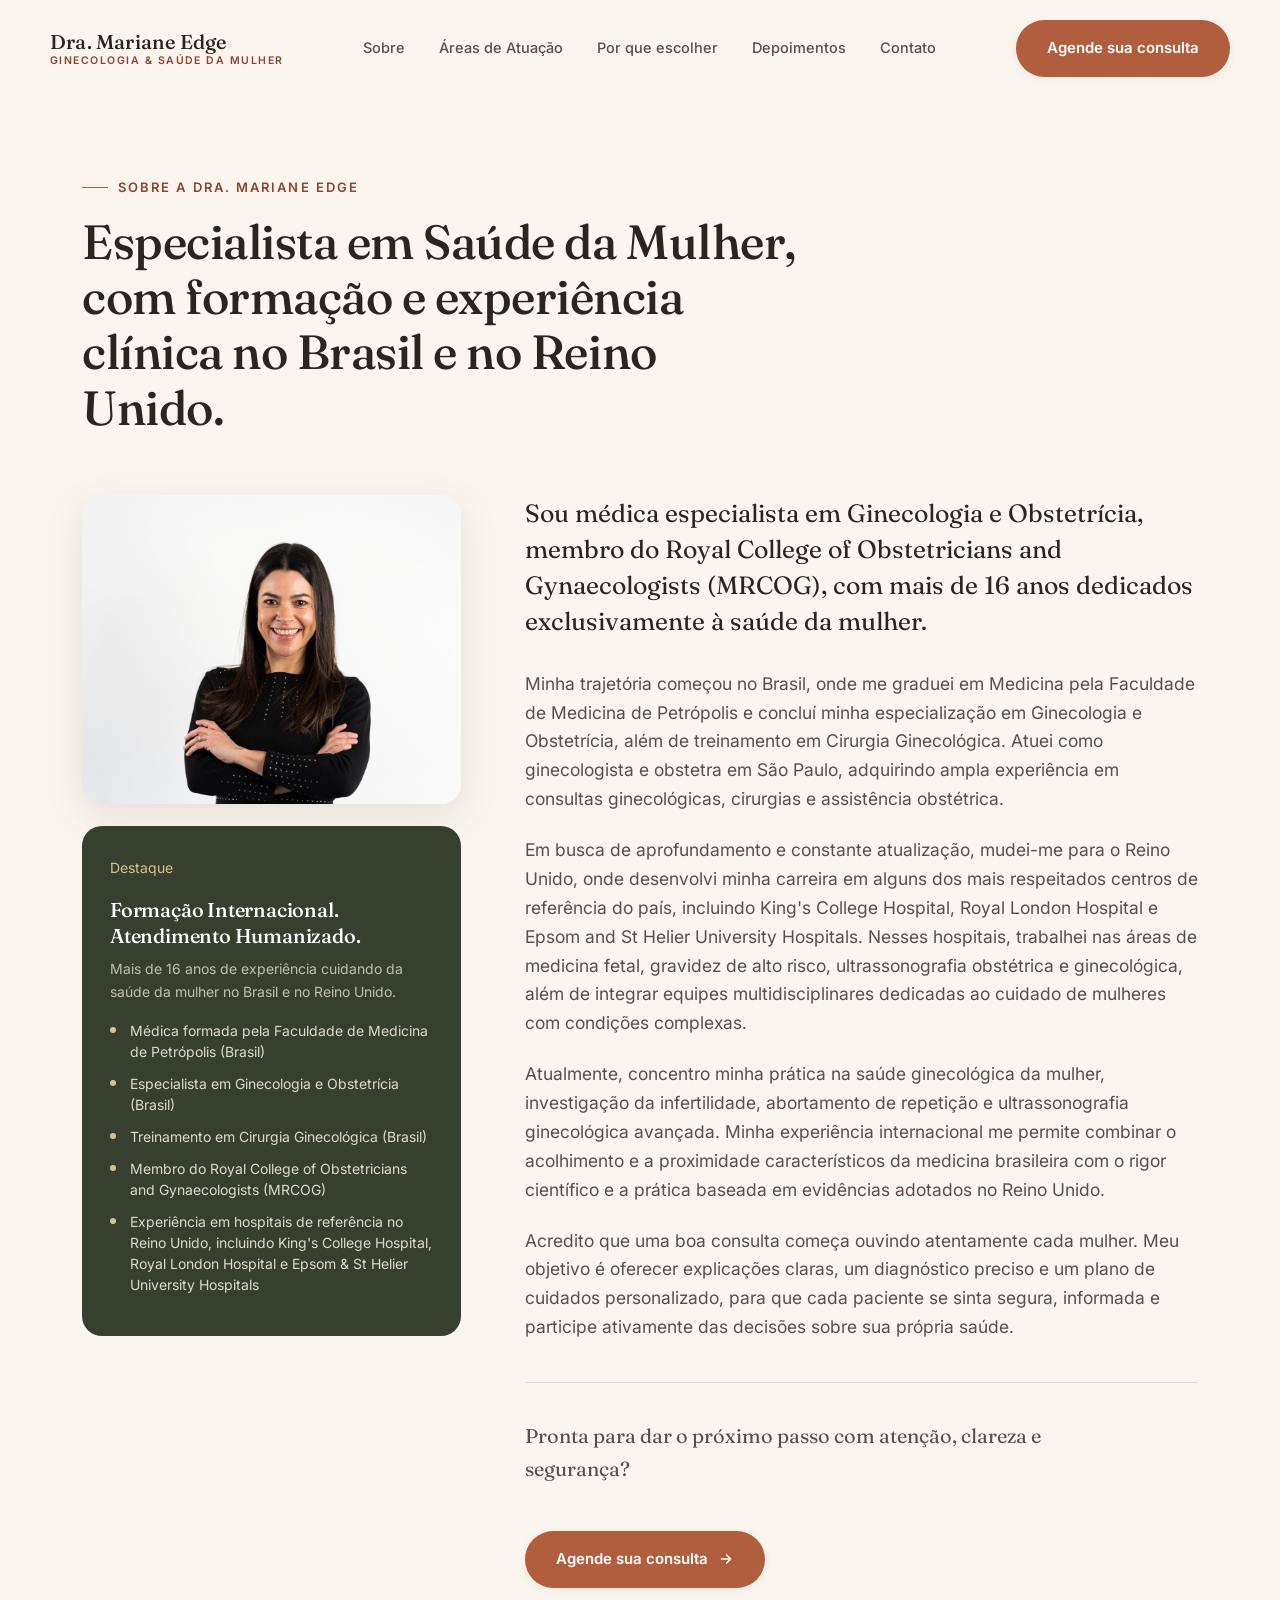
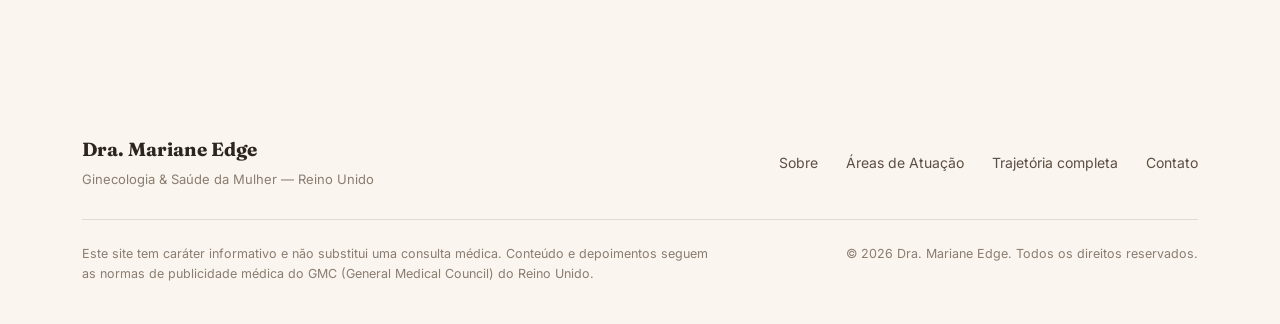
==== about.html @ 2bee747b "Add site: home + about pages, design system, hero portrait Warm ivory/terracotta/sage palette, Fraun" ====
<!DOCTYPE html>
<html lang="pt-BR">
<head>
<meta charset="UTF-8" />
<meta name="viewport" content="width=device-width, initial-scale=1.0" />
<title>Sobre a Dra. Mariane Edge — Trajetória &amp; Formação</title>
<meta name="description" content="Conheça a trajetória da Dra. Mariane Edge: formação no Brasil, especialização em Ginecologia e Obstetrícia, MRCOG e experiência em hospitais de referência do Reino Unido." />
<link rel="preconnect" href="https://fonts.googleapis.com" />
<link rel="preconnect" href="https://fonts.gstatic.com" crossorigin />
<link href="https://fonts.googleapis.com/css2?family=Fraunces:ital,opsz,wght@0,9..144,400;0,9..144,500;0,9..144,600;1,9..144,400;1,9..144,500&family=Inter:wght@400;500;600;700&display=swap" rel="stylesheet" />
<link rel="stylesheet" href="css/style.css" />
</head>
<body>

<nav id="nav">
  <div class="nav-inner">
    <a href="index.html" class="brand">Dra. Mariane Edge<small>Ginecologia &amp; Saúde da Mulher</small></a>
    <div class="nav-links">
      <a href="index.html#sobre">Sobre</a>
      <a href="index.html#areas">Áreas de Atuação</a>
      <a href="index.html#porque">Por que escolher</a>
      <a href="index.html#depoimentos">Depoimentos</a>
      <a href="index.html#contato">Contato</a>
    </div>
    <a href="index.html#contato" class="btn btn-primary nav-cta">Agende sua consulta</a>
    <button class="nav-toggle" aria-label="Abrir menu" id="navToggle">
      <span></span><span></span><span></span>
    </button>
  </div>
</nav>

<div class="nav-sheet" id="navSheet">
  <a href="index.html#sobre">Sobre</a>
  <a href="index.html#areas">Áreas de Atuação</a>
  <a href="index.html#porque">Por que escolher</a>
  <a href="index.html#depoimentos">Depoimentos</a>
  <a href="index.html#contato">Contato</a>
  <a href="index.html#contato" class="btn btn-primary">Agende sua consulta</a>
</div>

<section id="about-hero">
  <div class="container">
    <div class="about-hero-head reveal">
      <p class="eyebrow">Sobre a Dra. Mariane Edge</p>
      <h1>Especialista em Saúde da Mulher, com formação e experiência clínica no Brasil e no Reino Unido.</h1>
    </div>

    <div class="about-grid">
      <div class="about-photo-col reveal reveal-delay-1">
        <div class="about-photo">
          <img src="assets/mariane-bust.jpg" alt="Dra. Mariane Edge" />
        </div>
        <div class="callout-card">
          <p class="callout-sub">Destaque</p>
          <h3>Formação Internacional.<br />Atendimento Humanizado.</h3>
          <p style="font-size:14px;color:rgba(250,245,238,0.7);margin-bottom:16px;">Mais de 16 anos de experiência cuidando da saúde da mulher no Brasil e no Reino Unido.</p>
          <ul>
            <li>Médica formada pela Faculdade de Medicina de Petrópolis (Brasil)</li>
            <li>Especialista em Ginecologia e Obstetrícia (Brasil)</li>
            <li>Treinamento em Cirurgia Ginecológica (Brasil)</li>
            <li>Membro do Royal College of Obstetricians and Gynaecologists (MRCOG)</li>
            <li>Experiência em hospitais de referência no Reino Unido, incluindo King's College Hospital, Royal London Hospital e Epsom &amp; St Helier University Hospitals</li>
          </ul>
        </div>
      </div>

      <div class="about-body reveal reveal-delay-2">
        <p class="lead">Sou médica especialista em Ginecologia e Obstetrícia, membro do Royal College of Obstetricians and Gynaecologists (MRCOG), com mais de 16 anos dedicados exclusivamente à saúde da mulher.</p>

        <p>Minha trajetória começou no Brasil, onde me graduei em Medicina pela Faculdade de Medicina de Petrópolis e concluí minha especialização em Ginecologia e Obstetrícia, além de treinamento em Cirurgia Ginecológica. Atuei como ginecologista e obstetra em São Paulo, adquirindo ampla experiência em consultas ginecológicas, cirurgias e assistência obstétrica.</p>

        <p>Em busca de aprofundamento e constante atualização, mudei-me para o Reino Unido, onde desenvolvi minha carreira em alguns dos mais respeitados centros de referência do país, incluindo King's College Hospital, Royal London Hospital e Epsom and St Helier University Hospitals. Nesses hospitais, trabalhei nas áreas de medicina fetal, gravidez de alto risco, ultrassonografia obstétrica e ginecológica, além de integrar equipes multidisciplinares dedicadas ao cuidado de mulheres com condições complexas.</p>

        <p>Atualmente, concentro minha prática na saúde ginecológica da mulher, investigação da infertilidade, abortamento de repetição e ultrassonografia ginecológica avançada. Minha experiência internacional me permite combinar o acolhimento e a proximidade característicos da medicina brasileira com o rigor científico e a prática baseada em evidências adotados no Reino Unido.</p>

        <p>Acredito que uma boa consulta começa ouvindo atentamente cada mulher. Meu objetivo é oferecer explicações claras, um diagnóstico preciso e um plano de cuidados personalizado, para que cada paciente se sinta segura, informada e participe ativamente das decisões sobre sua própria saúde.</p>

        <div class="about-cta">
          <p>Pronta para dar o próximo passo com atenção, clareza e segurança?</p>
          <a href="index.html#contato" class="btn btn-primary">
            Agende sua consulta
            <svg viewBox="0 0 24 24" fill="none" stroke="currentColor" stroke-width="2.2" stroke-linecap="round" stroke-linejoin="round" width="16" height="16"><path d="M5 12h14M13 6l6 6-6 6"/></svg>
          </a>
        </div>
      </div>
    </div>
  </div>
</section>

<footer>
  <div class="container">
    <div class="footer-inner">
      <div class="footer-brand">
        <strong>Dra. Mariane Edge</strong>
        <span>Ginecologia &amp; Saúde da Mulher — Reino Unido</span>
      </div>
      <div class="footer-links">
        <a href="index.html#sobre">Sobre</a>
        <a href="index.html#areas">Áreas de Atuação</a>
        <a href="about.html">Trajetória completa</a>
        <a href="index.html#contato">Contato</a>
      </div>
    </div>
    <div class="footer-bottom">
      <p>Este site tem caráter informativo e não substitui uma consulta médica. Conteúdo e depoimentos seguem as normas de publicidade médica do GMC (General Medical Council) do Reino Unido.</p>
      <p>&copy; <span id="year"></span> Dra. Mariane Edge. Todos os direitos reservados.</p>
    </div>
  </div>
</footer>

<script src="js/main.js"></script>
</body>
</html>
---- css/style.css ----
/* ============================================================
   Dra. Mariane Edge — design system
   Fraunces (display) + Inter (body) · warm ivory / terracotta / sage
   ============================================================ */

:root {
  --ink: #2b241f;
  --ink-soft: #5b4f45;
  --ink-faint: #8a7d72;

  --cream: #faf5ee;
  --cream-deep: #f3e9dc;
  --card: #fffdfa;
  --white: #ffffff;

  --terracotta: #b15e3e;
  --terracotta-deep: #8a4530;
  --terracotta-tint: #f1e0d5;

  --sage: #4b5942;
  --sage-deep: #37402f;
  --sage-tint: #e7ebe0;

  --gold: #b9924f;

  --line: rgba(43, 36, 31, 0.12);
  --line-soft: rgba(43, 36, 31, 0.07);

  --shadow-sm: 0 2px 10px rgba(43, 36, 31, 0.06);
  --shadow-md: 0 12px 40px rgba(43, 36, 31, 0.10);
  --shadow-lg: 0 24px 70px rgba(43, 36, 31, 0.16);

  --serif: "Fraunces", "Georgia", serif;
  --sans: "Inter", -apple-system, BlinkMacSystemFont, "Segoe UI", sans-serif;

  --container: 1180px;
}

* { box-sizing: border-box; }
html { scroll-behavior: smooth; }

body {
  margin: 0;
  background: var(--cream);
  color: var(--ink);
  font-family: var(--sans);
  font-size: 17px;
  line-height: 1.65;
  -webkit-font-smoothing: antialiased;
  text-rendering: optimizeLegibility;
}

img { max-width: 100%; display: block; }

a { color: inherit; text-decoration: none; }

h1, h2, h3, h4 {
  font-family: var(--serif);
  font-weight: 500;
  color: var(--ink);
  margin: 0;
  letter-spacing: -0.01em;
}

p { margin: 0; }

.container {
  max-width: var(--container);
  margin: 0 auto;
  padding: 0 32px;
}

section { position: relative; }

/* ---------- reveal-on-scroll ---------- */
.reveal {
  opacity: 0;
  transform: translateY(22px);
  transition: opacity 0.8s cubic-bezier(.2,.7,.2,1), transform 0.8s cubic-bezier(.2,.7,.2,1);
}
.reveal.is-visible { opacity: 1; transform: none; }
.reveal-delay-1 { transition-delay: .1s; }
.reveal-delay-2 { transition-delay: .2s; }
.reveal-delay-3 { transition-delay: .3s; }

/* ---------- shared bits ---------- */
.eyebrow {
  display: inline-flex;
  align-items: center;
  gap: 10px;
  font-family: var(--sans);
  font-size: 13px;
  font-weight: 600;
  letter-spacing: 0.16em;
  text-transform: uppercase;
  color: var(--terracotta-deep);
}
.eyebrow::before {
  content: "";
  width: 26px;
  height: 1.5px;
  background: var(--terracotta);
  display: inline-block;
}

.section-head {
  max-width: 640px;
  margin-bottom: 56px;
}
.section-head.center { margin-left: auto; margin-right: auto; text-align: center; }
.section-head h2 {
  font-size: clamp(30px, 4vw, 42px);
  line-height: 1.15;
  margin-top: 14px;
}
.section-head p {
  margin-top: 18px;
  font-size: 18px;
  color: var(--ink-soft);
}

.btn {
  display: inline-flex;
  align-items: center;
  gap: 10px;
  font-family: var(--sans);
  font-weight: 600;
  font-size: 15px;
  padding: 15px 30px;
  border-radius: 999px;
  border: 1px solid transparent;
  cursor: pointer;
  transition: all 0.25s ease;
  white-space: nowrap;
}
.btn-primary {
  background: var(--terracotta);
  color: var(--white);
  box-shadow: var(--shadow-sm);
}
.btn-primary:hover { background: var(--terracotta-deep); transform: translateY(-2px); box-shadow: var(--shadow-md); }
.btn-ghost {
  background: transparent;
  border-color: var(--line);
  color: var(--ink);
}
.btn-ghost:hover { border-color: var(--terracotta); color: var(--terracotta-deep); }
.btn-on-dark { background: var(--white); color: var(--sage-deep); }
.btn-on-dark:hover { background: var(--cream-deep); }
.btn svg { width: 16px; height: 16px; }

/* ============ NAV ============ */
#nav {
  position: fixed;
  top: 0; left: 0; right: 0;
  z-index: 200;
  display: flex;
  align-items: center;
  justify-content: space-between;
  padding: 20px 32px;
  background: rgba(250, 245, 238, 0);
  transition: background 0.35s ease, box-shadow 0.35s ease, padding 0.35s ease;
}
#nav.scrolled {
  background: rgba(250, 245, 238, 0.92);
  backdrop-filter: blur(10px);
  box-shadow: 0 1px 0 var(--line);
  padding: 14px 32px;
}
.nav-inner {
  max-width: var(--container);
  margin: 0 auto;
  width: 100%;
  display: flex;
  align-items: center;
  justify-content: space-between;
}
.brand {
  font-family: var(--serif);
  font-size: 20px;
  font-weight: 500;
  letter-spacing: 0.01em;
  color: var(--ink);
  display: flex;
  flex-direction: column;
  line-height: 1.1;
}
.brand small {
  font-family: var(--sans);
  font-size: 10.5px;
  font-weight: 600;
  letter-spacing: 0.14em;
  text-transform: uppercase;
  color: var(--terracotta-deep);
  margin-top: 2px;
}
.nav-links {
  display: flex;
  align-items: center;
  gap: 34px;
}
.nav-links a {
  font-size: 14.5px;
  font-weight: 500;
  color: var(--ink-soft);
  position: relative;
  padding: 4px 0;
}
.nav-links a:hover { color: var(--ink); }
.nav-cta { flex-shrink: 0; }
.nav-toggle {
  display: none;
  background: none;
  border: none;
  cursor: pointer;
  padding: 6px;
}
.nav-toggle span {
  display: block;
  width: 24px;
  height: 2px;
  background: var(--ink);
  margin: 5px 0;
  transition: 0.3s;
}

/* ============ HERO ============ */
#hero {
  padding: 168px 0 100px;
  overflow: hidden;
}
.hero-grid {
  display: grid;
  grid-template-columns: 1.05fr 0.95fr;
  gap: 56px;
  align-items: center;
}
.hero-copy h1 {
  font-size: clamp(36px, 5vw, 58px);
  line-height: 1.1;
  margin-top: 16px;
}
.hero-lede {
  margin-top: 24px;
  font-size: 19px;
  color: var(--ink-soft);
  max-width: 52ch;
}
.hero-bio {
  margin-top: 20px;
  font-size: 17px;
  color: var(--ink-soft);
  max-width: 54ch;
}
.hero-actions {
  margin-top: 36px;
  display: flex;
  align-items: center;
  gap: 22px;
  flex-wrap: wrap;
}
.hero-actions .note {
  font-size: 14px;
  color: var(--ink-faint);
}
.hero-visual {
  position: relative;
  display: flex;
  justify-content: center;
}
.hero-blob {
  position: absolute;
  inset: -6% -10% -10% -6%;
  background:
    radial-gradient(60% 55% at 70% 20%, var(--terracotta-tint) 0%, transparent 70%),
    radial-gradient(55% 50% at 20% 85%, var(--sage-tint) 0%, transparent 70%);
  border-radius: 40% 60% 55% 45% / 45% 40% 60% 55%;
  z-index: 0;
}
.hero-photo-frame {
  position: relative;
  z-index: 1;
  width: 100%;
  max-width: 440px;
  border-radius: 20px;
  overflow: hidden;
  box-shadow: var(--shadow-lg);
  background: var(--white);
}
.hero-photo-frame img { width: 100%; height: auto; }
.hero-badge {
  position: absolute;
  z-index: 2;
  bottom: -22px;
  left: -22px;
  background: var(--white);
  border-radius: 16px;
  padding: 16px 20px;
  box-shadow: var(--shadow-md);
  display: flex;
  align-items: center;
  gap: 12px;
  max-width: 250px;
}
.hero-badge .badge-icon {
  width: 38px;
  height: 38px;
  border-radius: 50%;
  background: var(--sage-tint);
  color: var(--sage-deep);
  display: flex;
  align-items: center;
  justify-content: center;
  flex-shrink: 0;
}
.hero-badge .badge-icon svg { width: 18px; height: 18px; }
.hero-badge strong { display: block; font-size: 14px; font-weight: 600; }
.hero-badge span { display: block; font-size: 12.5px; color: var(--ink-faint); margin-top: 1px; }

.trust-strip {
  margin-top: 88px;
  padding-top: 30px;
  border-top: 1px solid var(--line);
  display: flex;
  align-items: center;
  gap: 40px;
  flex-wrap: wrap;
  color: var(--ink-faint);
  font-size: 13.5px;
  letter-spacing: 0.03em;
}
.trust-strip strong { color: var(--ink-soft); font-weight: 600; }

/* ============ SOBRE (home teaser) ============ */
#sobre { padding: 120px 0; }
.sobre-grid {
  display: grid;
  grid-template-columns: 0.85fr 1.15fr;
  gap: 64px;
  align-items: center;
}
.sobre-photo {
  position: relative;
  border-radius: 20px;
  overflow: hidden;
  box-shadow: var(--shadow-md);
}
.sobre-photo img { width: 100%; }
.sobre-credential {
  position: absolute;
  bottom: 18px;
  left: 18px;
  right: 18px;
  background: rgba(43,36,31,0.75);
  backdrop-filter: blur(6px);
  color: var(--white);
  padding: 12px 16px;
  border-radius: 12px;
  font-size: 12.5px;
  letter-spacing: 0.04em;
}
.sobre-text p + p { margin-top: 18px; color: var(--ink-soft); font-size: 17px; }
.sobre-text .lead {
  font-family: var(--serif);
  font-size: 24px;
  color: var(--ink);
  line-height: 1.4;
}
.sobre-link {
  margin-top: 30px;
  display: inline-flex;
  align-items: center;
  gap: 8px;
  font-weight: 600;
  color: var(--terracotta-deep);
  border-bottom: 1px solid currentColor;
  padding-bottom: 2px;
}
.sobre-link:hover { gap: 12px; }

/* ============ AREAS DE ATUAÇÃO ============ */
#areas { padding: 120px 0; background: var(--cream-deep); }
.areas-grid {
  display: grid;
  grid-template-columns: repeat(3, 1fr);
  gap: 24px;
}
.area-card {
  background: var(--card);
  border: 1px solid var(--line-soft);
  border-radius: 18px;
  padding: 32px 30px;
  display: flex;
  flex-direction: column;
  transition: box-shadow .3s ease, transform .3s ease;
}
.area-card:hover { box-shadow: var(--shadow-md); transform: translateY(-3px); }
.area-card .area-icon {
  width: 48px;
  height: 48px;
  border-radius: 14px;
  background: var(--sage-tint);
  color: var(--sage-deep);
  display: flex;
  align-items: center;
  justify-content: center;
  margin-bottom: 22px;
}
.area-card:nth-child(odd) .area-icon { background: var(--terracotta-tint); color: var(--terracotta-deep); }
.area-card .area-icon svg { width: 24px; height: 24px; }
.area-card h3 { font-size: 21px; margin-bottom: 10px; }
.area-card p { color: var(--ink-soft); font-size: 15.5px; }
.area-toggle {
  margin-top: 20px;
  background: none;
  border: none;
  padding: 0;
  cursor: pointer;
  font-family: var(--sans);
  font-weight: 600;
  font-size: 14px;
  color: var(--terracotta-deep);
  display: flex;
  align-items: center;
  gap: 6px;
}
.area-toggle svg { width: 14px; height: 14px; transition: transform .25s ease; }
.area-card.open .area-toggle svg { transform: rotate(180deg); }
.area-list {
  list-style: none;
  margin: 0;
  padding: 0;
  max-height: 0;
  overflow: hidden;
  transition: max-height .4s ease;
}
.area-card.open .area-list { max-height: 900px; }
.area-list-inner { padding-top: 18px; margin-top: 4px; border-top: 1px solid var(--line-soft); }
.area-list li {
  position: relative;
  padding-left: 18px;
  font-size: 14.5px;
  color: var(--ink-soft);
  margin-bottom: 9px;
}
.area-list li::before {
  content: "";
  position: absolute;
  left: 0; top: 9px;
  width: 5px; height: 5px;
  border-radius: 50%;
  background: var(--terracotta);
}
.area-card:nth-child(even) .area-list li::before { background: var(--sage); }

/* ============ POR QUE ESCOLHER ============ */
#porque { padding: 120px 0; }
.porque-grid {
  display: grid;
  grid-template-columns: repeat(3, 1fr);
  gap: 20px;
}
.check-card {
  display: flex;
  align-items: flex-start;
  gap: 14px;
  padding: 22px 20px;
  background: var(--card);
  border: 1px solid var(--line-soft);
  border-radius: 14px;
}
.check-card .tick {
  flex-shrink: 0;
  width: 26px;
  height: 26px;
  border-radius: 50%;
  background: var(--sage);
  color: var(--white);
  display: flex;
  align-items: center;
  justify-content: center;
}
.check-card .tick svg { width: 13px; height: 13px; }
.check-card p { font-size: 15px; font-weight: 500; color: var(--ink); line-height: 1.45; }

/* ============ COMO FUNCIONA ============ */
#como { padding: 120px 0; background: var(--sage-deep); color: var(--cream); }
#como .section-head p { color: rgba(250,245,238,0.75); }
#como .eyebrow { color: #d7c48a; }
#como .eyebrow::before { background: #d7c48a; }
.como-steps {
  display: grid;
  grid-template-columns: repeat(3, 1fr);
  gap: 30px;
  margin-top: 10px;
}
.step-card {
  border: 1px solid rgba(250,245,238,0.16);
  border-radius: 18px;
  padding: 34px 28px;
  background: rgba(250,245,238,0.04);
}
.step-num {
  font-family: var(--serif);
  font-size: 15px;
  color: #d7c48a;
  margin-bottom: 18px;
}
.step-card h3 { color: var(--cream); font-size: 20px; margin-bottom: 12px; }
.step-card p { color: rgba(250,245,238,0.78); font-size: 15px; }

/* ============ NUMEROS ============ */
#numeros { padding: 100px 0; }
.numeros-grid {
  display: grid;
  grid-template-columns: repeat(4, 1fr);
  gap: 24px;
  text-align: center;
}
.stat-card {
  padding: 34px 18px;
  border-radius: 18px;
  background: var(--card);
  border: 1px solid var(--line-soft);
}
.stat-card .stat-num {
  font-family: var(--serif);
  font-size: 40px;
  color: var(--terracotta-deep);
}
.stat-card .stat-label {
  margin-top: 10px;
  font-size: 14px;
  color: var(--ink-soft);
  line-height: 1.4;
}

/* ============ DEPOIMENTOS ============ */
#depoimentos { padding: 110px 0; background: var(--cream-deep); }
.quote-card {
  max-width: 780px;
  margin: 0 auto;
  text-align: center;
}
.quote-mark {
  font-family: var(--serif);
  font-size: 76px;
  line-height: 1;
  color: var(--terracotta);
  opacity: 0.5;
}
.quote-card blockquote {
  font-family: var(--serif);
  font-size: clamp(22px, 3vw, 30px);
  line-height: 1.5;
  color: var(--ink);
  margin: 6px 0 22px;
}
.quote-cite { font-weight: 600; font-size: 15px; color: var(--ink-soft); }
.quote-footnote {
  margin-top: 34px;
  font-size: 13.5px;
  color: var(--ink-faint);
  max-width: 560px;
  margin-left: auto;
  margin-right: auto;
  line-height: 1.6;
  font-style: italic;
}

/* ============ CONTATO ============ */
#contato { padding: 130px 0 110px; }
.contato-grid {
  display: grid;
  grid-template-columns: 1fr 1fr;
  gap: 60px;
  background: var(--ink);
  border-radius: 28px;
  padding: 64px;
  color: var(--cream);
}
.contato-intro .eyebrow { color: #d7c48a; }
.contato-intro .eyebrow::before { background: #d7c48a; }
.contato-intro h2 {
  color: var(--white);
  font-size: clamp(28px, 3.6vw, 38px);
  margin-top: 16px;
  line-height: 1.2;
}
.contato-intro p { margin-top: 18px; color: rgba(250,245,238,0.75); font-size: 16.5px; max-width: 46ch; }
.contato-list { margin-top: 32px; display: flex; flex-direction: column; gap: 18px; }
.contato-item { display: flex; align-items: center; gap: 14px; }
.contato-item .ci-icon {
  width: 40px; height: 40px; border-radius: 50%;
  background: rgba(250,245,238,0.08);
  display: flex; align-items: center; justify-content: center;
  flex-shrink: 0;
}
.contato-item .ci-icon svg { width: 18px; height: 18px; color: #d7c48a; }
.contato-item strong { display: block; font-size: 15px; font-weight: 600; }
.contato-item span { display: block; font-size: 13.5px; color: rgba(250,245,238,0.6); margin-top: 2px; }

.contato-form {
  background: rgba(250,245,238,0.05);
  border: 1px solid rgba(250,245,238,0.14);
  border-radius: 20px;
  padding: 34px;
}
.contato-form .field { margin-bottom: 18px; }
.contato-form label {
  display: block;
  font-size: 13px;
  font-weight: 600;
  letter-spacing: 0.04em;
  text-transform: uppercase;
  color: rgba(250,245,238,0.6);
  margin-bottom: 8px;
}
.contato-form input,
.contato-form textarea {
  width: 100%;
  background: rgba(250,245,238,0.06);
  border: 1px solid rgba(250,245,238,0.18);
  border-radius: 10px;
  padding: 13px 15px;
  color: var(--white);
  font-family: var(--sans);
  font-size: 15px;
}
.contato-form input::placeholder,
.contato-form textarea::placeholder { color: rgba(250,245,238,0.35); }
.contato-form textarea { resize: vertical; min-height: 100px; }
.contato-form .btn-primary { width: 100%; justify-content: center; margin-top: 6px; }
.form-note { margin-top: 14px; font-size: 12.5px; color: rgba(250,245,238,0.45); text-align: center; }

/* ============ FOOTER ============ */
footer {
  padding: 56px 0 40px;
}
.footer-inner {
  display: flex;
  justify-content: space-between;
  align-items: center;
  flex-wrap: wrap;
  gap: 20px;
  padding-bottom: 28px;
  border-bottom: 1px solid var(--line);
}
.footer-brand { display: flex; flex-direction: column; gap: 4px; }
.footer-brand strong { font-family: var(--serif); font-size: 19px; }
.footer-brand span { font-size: 13px; color: var(--ink-faint); }
.footer-links { display: flex; gap: 28px; flex-wrap: wrap; }
.footer-links a { font-size: 14px; color: var(--ink-soft); }
.footer-links a:hover { color: var(--terracotta-deep); }
.footer-bottom {
  margin-top: 24px;
  display: flex;
  justify-content: space-between;
  flex-wrap: wrap;
  gap: 10px;
  font-size: 12.5px;
  color: var(--ink-faint);
}
.footer-bottom p { max-width: 640px; line-height: 1.6; }

/* ============ ABOUT PAGE ============ */
#about-hero {
  padding: 168px 0 90px;
}
.about-hero-head {
  max-width: 720px;
  margin-bottom: 20px;
}
.about-hero-head h1 {
  font-size: clamp(32px, 4.6vw, 48px);
  margin-top: 16px;
  line-height: 1.15;
}
.about-grid {
  display: grid;
  grid-template-columns: 0.72fr 1.28fr;
  gap: 64px;
  align-items: start;
  margin-top: 60px;
}
.about-photo-col { position: sticky; top: 110px; }
.about-photo {
  border-radius: 20px;
  overflow: hidden;
  box-shadow: var(--shadow-md);
}
.callout-card {
  margin-top: 22px;
  background: var(--sage-deep);
  color: var(--cream);
  border-radius: 20px;
  padding: 30px 28px;
}
.callout-card h3 {
  color: var(--white);
  font-size: 20px;
  line-height: 1.3;
  margin-bottom: 8px;
}
.callout-card .callout-sub {
  font-size: 14px;
  color: #d7c48a;
  margin-bottom: 18px;
}
.callout-card ul { list-style: none; margin: 0; padding: 0; }
.callout-card li {
  position: relative;
  padding-left: 20px;
  font-size: 14px;
  color: rgba(250,245,238,0.85);
  margin-bottom: 11px;
  line-height: 1.5;
}
.callout-card li::before {
  content: "";
  position: absolute;
  left: 0; top: 7px;
  width: 6px; height: 6px;
  border-radius: 50%;
  background: #d7c48a;
}
.about-body p { color: var(--ink-soft); font-size: 17.5px; margin-bottom: 22px; }
.about-body p.lead {
  font-family: var(--serif);
  font-size: 25px;
  color: var(--ink);
  line-height: 1.45;
  margin-bottom: 30px;
}
.about-cta {
  margin-top: 40px;
  padding-top: 36px;
  border-top: 1px solid var(--line);
  display: flex;
  align-items: center;
  justify-content: space-between;
  gap: 24px;
  flex-wrap: wrap;
}
.about-cta p { font-family: var(--serif); font-size: 20px; max-width: 40ch; }

/* ============ RESPONSIVE ============ */
@media (max-width: 980px) {
  .hero-grid, .sobre-grid, .about-grid { grid-template-columns: 1fr; }
  .about-photo-col { position: static; max-width: 420px; }
  .areas-grid, .porque-grid, .numeros-grid, .como-steps { grid-template-columns: repeat(2, 1fr); }
  .contato-grid { grid-template-columns: 1fr; padding: 44px; }
  .hero-visual { order: -1; }
  .nav-links { display: none; }
  .nav-toggle { display: block; }
  #hero { padding-top: 140px; }
}

@media (max-width: 640px) {
  .container { padding: 0 20px; }
  .areas-grid, .porque-grid, .numeros-grid, .como-steps { grid-template-columns: 1fr; }
  .contato-grid { padding: 30px; }
  .hero-badge { position: static; margin-top: -30px; max-width: none; }
  #sobre, #areas, #porque, #como, #numeros, #depoimentos { padding: 80px 0; }
  #contato { padding: 90px 0; }
  .footer-inner, .footer-bottom { flex-direction: column; align-items: flex-start; }

  #nav, #nav.scrolled { padding: 14px 20px; }
  .brand { font-size: 16px; }
  .brand small { font-size: 9px; }
  .nav-cta { display: none; }
}

/* ---------- mobile nav sheet ---------- */
.nav-sheet {
  position: fixed;
  inset: 0;
  background: var(--cream);
  z-index: 190;
  display: flex;
  flex-direction: column;
  align-items: center;
  justify-content: center;
  gap: 30px;
  transform: translateY(-100%);
  transition: transform .4s cubic-bezier(.2,.7,.2,1);
}
.nav-sheet.open { transform: translateY(0); }
.nav-sheet a { font-family: var(--serif); font-size: 26px; }
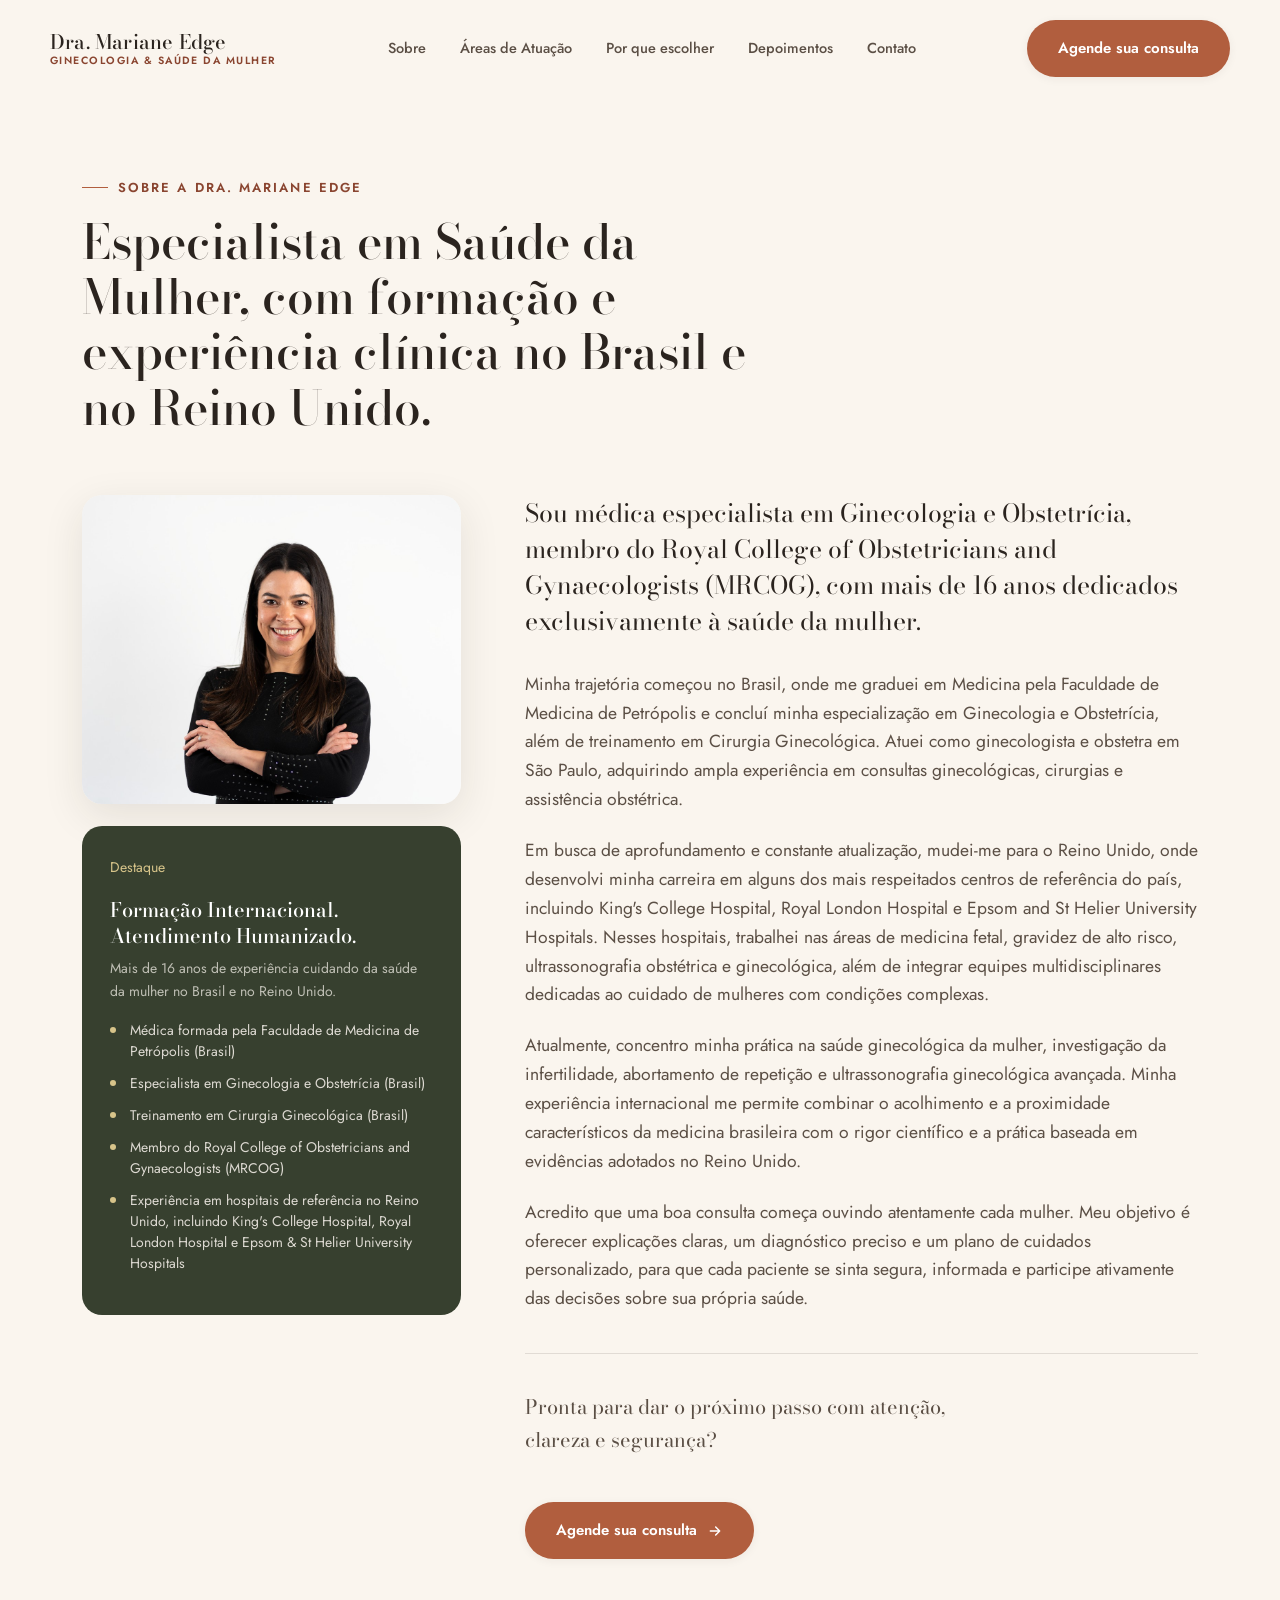
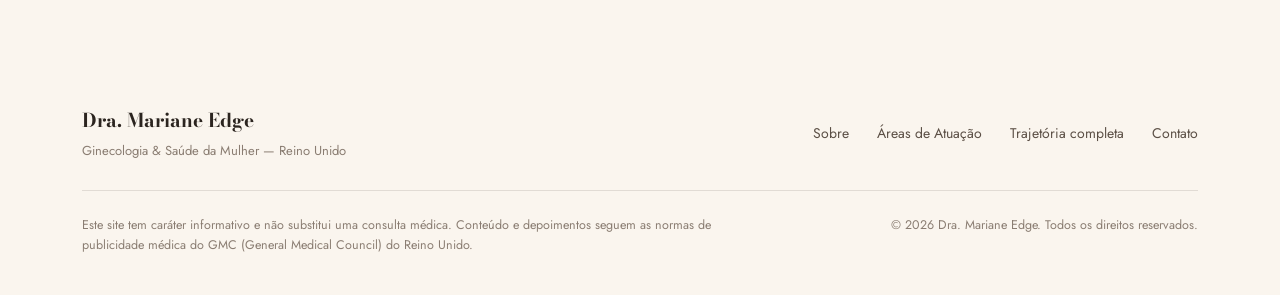
==== commit 746f57dc: "Refine typography and cut out hero photo background Swap Fraunces/Inter for Bodoni Moda + Jost for a" ====
--- a/about.html
+++ b/about.html
@@ -7,7 +7,7 @@
 <meta name="description" content="Conheça a trajetória da Dra. Mariane Edge: formação no Brasil, especialização em Ginecologia e Obstetrícia, MRCOG e experiência em hospitais de referência do Reino Unido." />
 <link rel="preconnect" href="https://fonts.googleapis.com" />
 <link rel="preconnect" href="https://fonts.gstatic.com" crossorigin />
-<link href="https://fonts.googleapis.com/css2?family=Fraunces:ital,opsz,wght@0,9..144,400;0,9..144,500;0,9..144,600;1,9..144,400;1,9..144,500&family=Inter:wght@400;500;600;700&display=swap" rel="stylesheet" />
+<link href="https://fonts.googleapis.com/css2?family=Bodoni+Moda:ital,opsz,wght@0,6..96,400;0,6..96,500;0,6..96,600;1,6..96,400;1,6..96,500&family=Jost:wght@300;400;500;600&display=swap" rel="stylesheet" />
 <link rel="stylesheet" href="css/style.css" />
 </head>
 <body>
--- a/css/style.css
+++ b/css/style.css
@@ -30,8 +30,8 @@
   --shadow-md: 0 12px 40px rgba(43, 36, 31, 0.10);
   --shadow-lg: 0 24px 70px rgba(43, 36, 31, 0.16);
 
-  --serif: "Fraunces", "Georgia", serif;
-  --sans: "Inter", -apple-system, BlinkMacSystemFont, "Segoe UI", sans-serif;
+  --serif: "Bodoni Moda", "Didot", "Georgia", serif;
+  --sans: "Jost", -apple-system, BlinkMacSystemFont, "Segoe UI", sans-serif;
 
   --container: 1180px;
 }
@@ -59,7 +59,7 @@
   font-weight: 500;
   color: var(--ink);
   margin: 0;
-  letter-spacing: -0.01em;
+  letter-spacing: 0;
 }
 
 p { margin: 0; }
@@ -281,18 +281,18 @@
   position: relative;
   z-index: 1;
   width: 100%;
-  max-width: 440px;
-  border-radius: 20px;
-  overflow: hidden;
-  box-shadow: var(--shadow-lg);
-  background: var(--white);
-}
-.hero-photo-frame img { width: 100%; height: auto; }
+  max-width: 400px;
+}
+.hero-photo-frame img {
+  width: 100%;
+  height: auto;
+  filter: drop-shadow(0 30px 40px rgba(43, 36, 31, 0.22));
+}
 .hero-badge {
   position: absolute;
   z-index: 2;
-  bottom: -22px;
-  left: -22px;
+  bottom: 6%;
+  left: -30px;
   background: var(--white);
   border-radius: 16px;
   padding: 16px 20px;
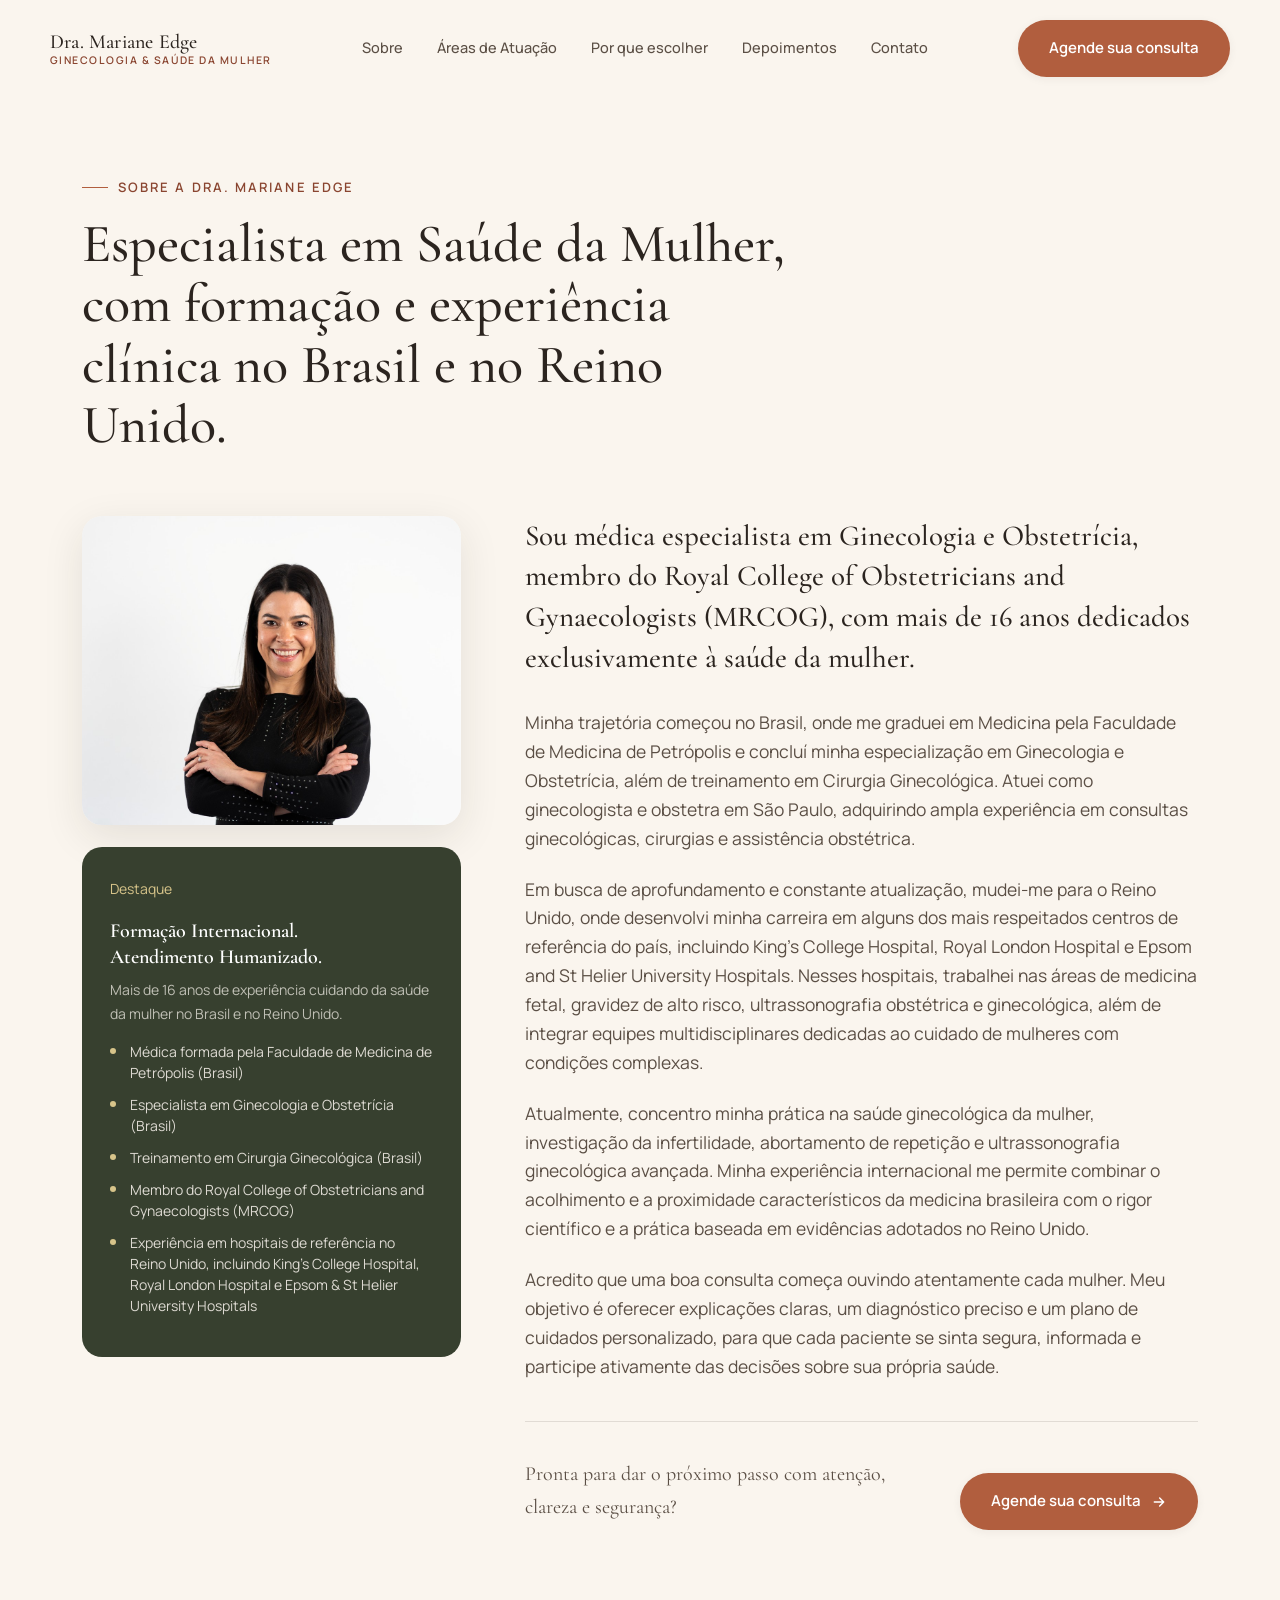
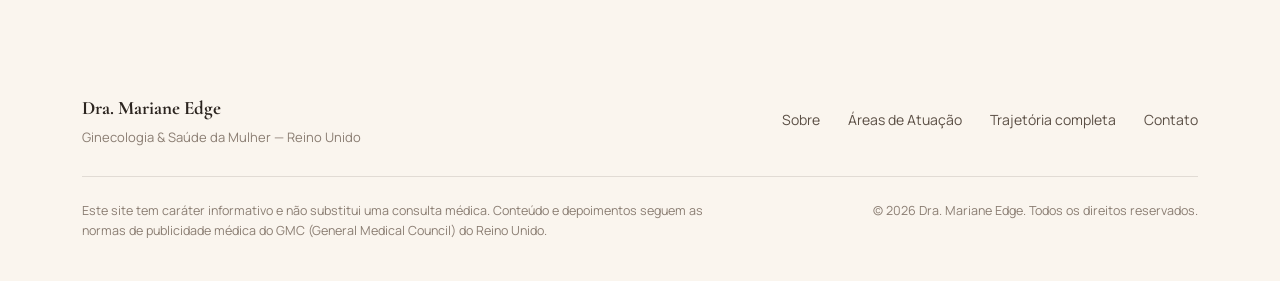
==== commit 764ba8ca: "Swap in a more classic elegant type pairing Cormorant Garamond + Manrope replaces Bodoni Moda + Jost" ====
--- a/about.html
+++ b/about.html
@@ -7,7 +7,7 @@
 <meta name="description" content="Conheça a trajetória da Dra. Mariane Edge: formação no Brasil, especialização em Ginecologia e Obstetrícia, MRCOG e experiência em hospitais de referência do Reino Unido." />
 <link rel="preconnect" href="https://fonts.googleapis.com" />
 <link rel="preconnect" href="https://fonts.gstatic.com" crossorigin />
-<link href="https://fonts.googleapis.com/css2?family=Bodoni+Moda:ital,opsz,wght@0,6..96,400;0,6..96,500;0,6..96,600;1,6..96,400;1,6..96,500&family=Jost:wght@300;400;500;600&display=swap" rel="stylesheet" />
+<link href="https://fonts.googleapis.com/css2?family=Cormorant+Garamond:ital,wght@0,400;0,500;0,600;0,700;1,400;1,500&family=Manrope:wght@400;500;600;700&display=swap" rel="stylesheet" />
 <link rel="stylesheet" href="css/style.css" />
 </head>
 <body>
--- a/css/style.css
+++ b/css/style.css
@@ -30,8 +30,8 @@
   --shadow-md: 0 12px 40px rgba(43, 36, 31, 0.10);
   --shadow-lg: 0 24px 70px rgba(43, 36, 31, 0.16);
 
-  --serif: "Bodoni Moda", "Didot", "Georgia", serif;
-  --sans: "Jost", -apple-system, BlinkMacSystemFont, "Segoe UI", sans-serif;
+  --serif: "Cormorant Garamond", "Didot", "Georgia", serif;
+  --sans: "Manrope", -apple-system, BlinkMacSystemFont, "Segoe UI", sans-serif;
 
   --container: 1180px;
 }
@@ -61,6 +61,7 @@
   margin: 0;
   letter-spacing: 0;
 }
+h3, h4 { font-weight: 600; }
 
 p { margin: 0; }
 
@@ -109,7 +110,7 @@
 }
 .section-head.center { margin-left: auto; margin-right: auto; text-align: center; }
 .section-head h2 {
-  font-size: clamp(30px, 4vw, 42px);
+  font-size: clamp(32px, 4.4vw, 46px);
   line-height: 1.15;
   margin-top: 14px;
 }
@@ -236,8 +237,8 @@
   align-items: center;
 }
 .hero-copy h1 {
-  font-size: clamp(36px, 5vw, 58px);
-  line-height: 1.1;
+  font-size: clamp(40px, 5.6vw, 66px);
+  line-height: 1.08;
   margin-top: 16px;
 }
 .hero-lede {
@@ -362,7 +363,8 @@
 .sobre-text p + p { margin-top: 18px; color: var(--ink-soft); font-size: 17px; }
 .sobre-text .lead {
   font-family: var(--serif);
-  font-size: 24px;
+  font-size: 28px;
+  font-weight: 500;
   color: var(--ink);
   line-height: 1.4;
 }
@@ -551,8 +553,9 @@
 }
 .quote-card blockquote {
   font-family: var(--serif);
-  font-size: clamp(22px, 3vw, 30px);
-  line-height: 1.5;
+  font-weight: 500;
+  font-size: clamp(24px, 3.4vw, 34px);
+  line-height: 1.45;
   color: var(--ink);
   margin: 6px 0 22px;
 }
@@ -672,9 +675,9 @@
   margin-bottom: 20px;
 }
 .about-hero-head h1 {
-  font-size: clamp(32px, 4.6vw, 48px);
+  font-size: clamp(36px, 5vw, 54px);
   margin-top: 16px;
-  line-height: 1.15;
+  line-height: 1.12;
 }
 .about-grid {
   display: grid;
@@ -727,9 +730,10 @@
 .about-body p { color: var(--ink-soft); font-size: 17.5px; margin-bottom: 22px; }
 .about-body p.lead {
   font-family: var(--serif);
-  font-size: 25px;
+  font-weight: 500;
+  font-size: 29px;
   color: var(--ink);
-  line-height: 1.45;
+  line-height: 1.4;
   margin-bottom: 30px;
 }
 .about-cta {
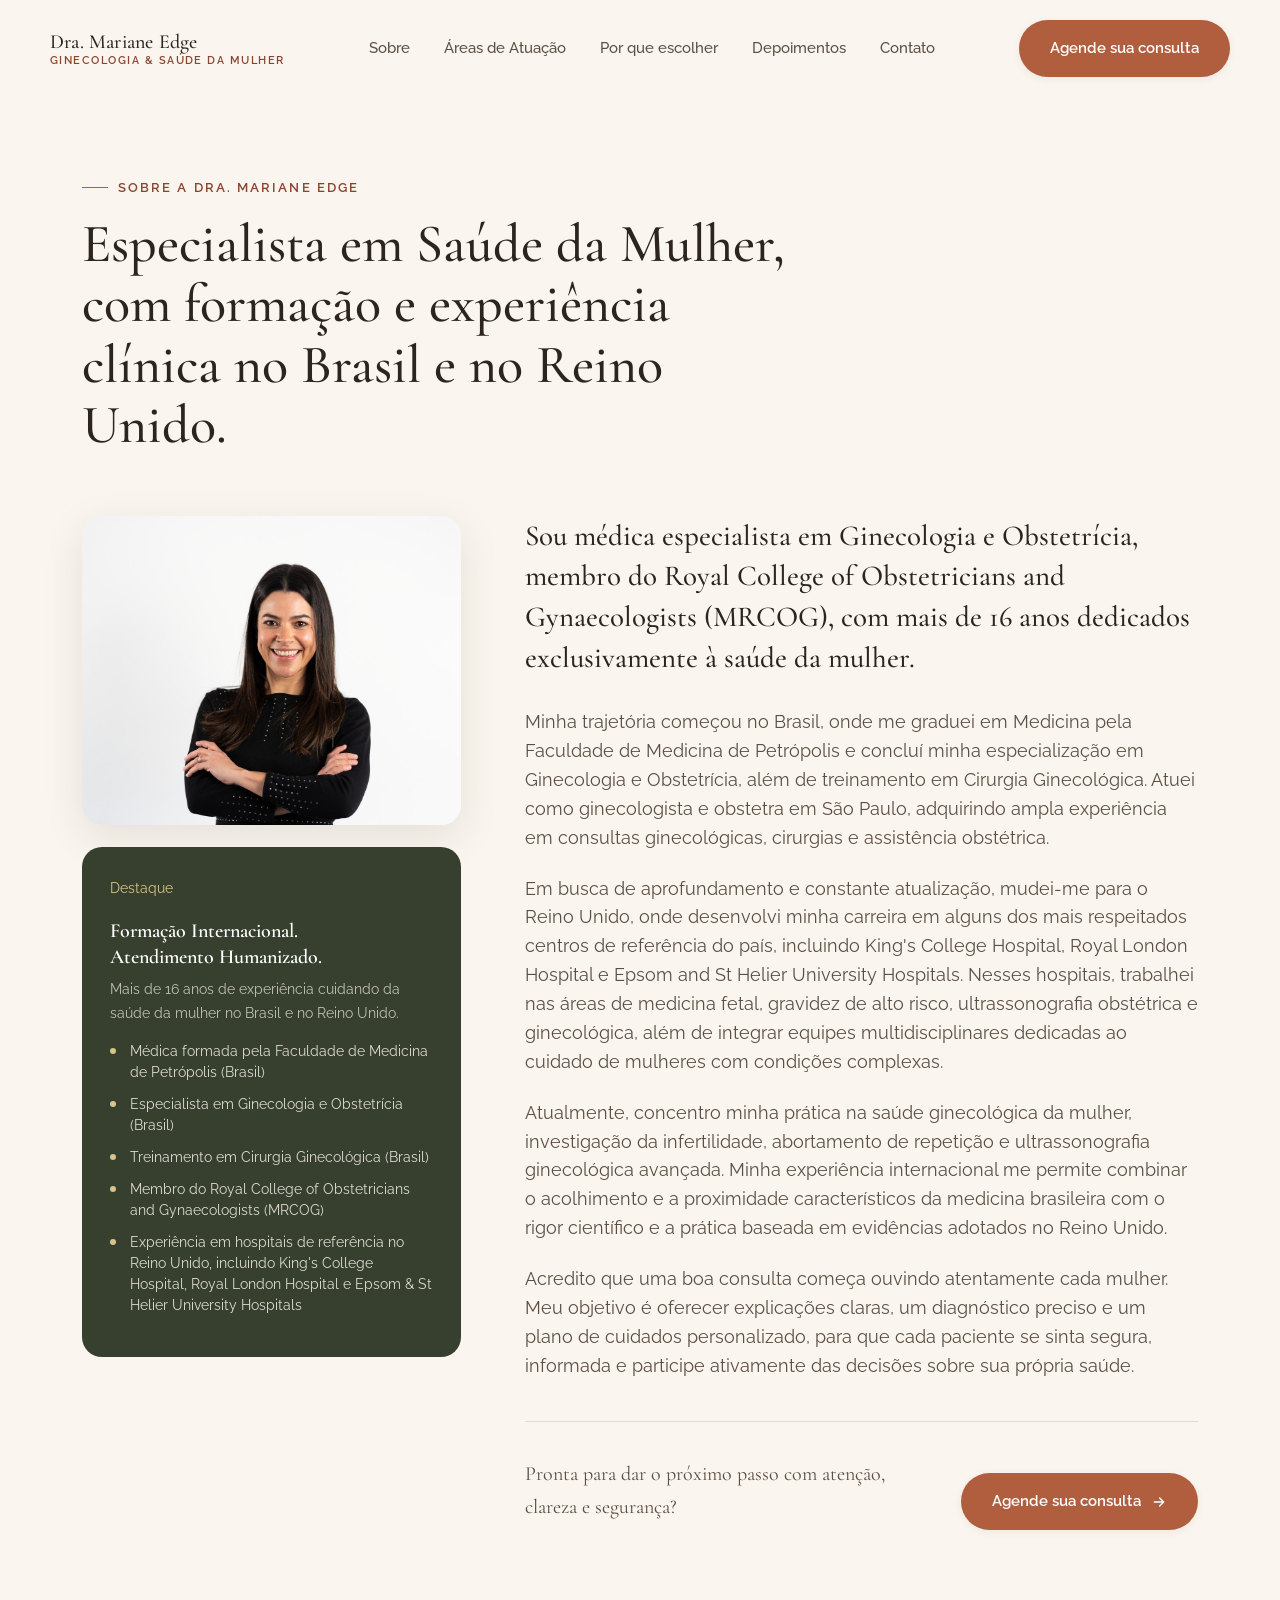
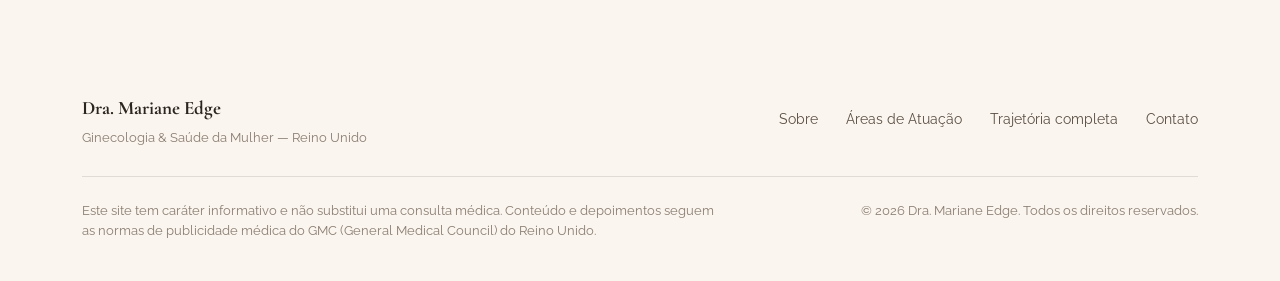
==== commit 0fc34c90: "Swap Manrope for Raleway — classic elegant sans pairing Manrope read too geometric/generic. Raleway'" ====
--- a/about.html
+++ b/about.html
@@ -7,7 +7,7 @@
 <meta name="description" content="Conheça a trajetória da Dra. Mariane Edge: formação no Brasil, especialização em Ginecologia e Obstetrícia, MRCOG e experiência em hospitais de referência do Reino Unido." />
 <link rel="preconnect" href="https://fonts.googleapis.com" />
 <link rel="preconnect" href="https://fonts.gstatic.com" crossorigin />
-<link href="https://fonts.googleapis.com/css2?family=Cormorant+Garamond:ital,wght@0,400;0,500;0,600;0,700;1,400;1,500&family=Manrope:wght@400;500;600;700&display=swap" rel="stylesheet" />
+<link href="https://fonts.googleapis.com/css2?family=Cormorant+Garamond:ital,wght@0,400;0,500;0,600;0,700;1,400;1,500&family=Raleway:ital,wght@0,300;0,400;0,500;0,600;0,700;1,400&display=swap" rel="stylesheet" />
 <link rel="stylesheet" href="css/style.css" />
 </head>
 <body>
--- a/css/style.css
+++ b/css/style.css
@@ -31,7 +31,7 @@
   --shadow-lg: 0 24px 70px rgba(43, 36, 31, 0.16);
 
   --serif: "Cormorant Garamond", "Didot", "Georgia", serif;
-  --sans: "Manrope", -apple-system, BlinkMacSystemFont, "Segoe UI", sans-serif;
+  --sans: "Raleway", -apple-system, BlinkMacSystemFont, "Segoe UI", sans-serif;
 
   --container: 1180px;
 }
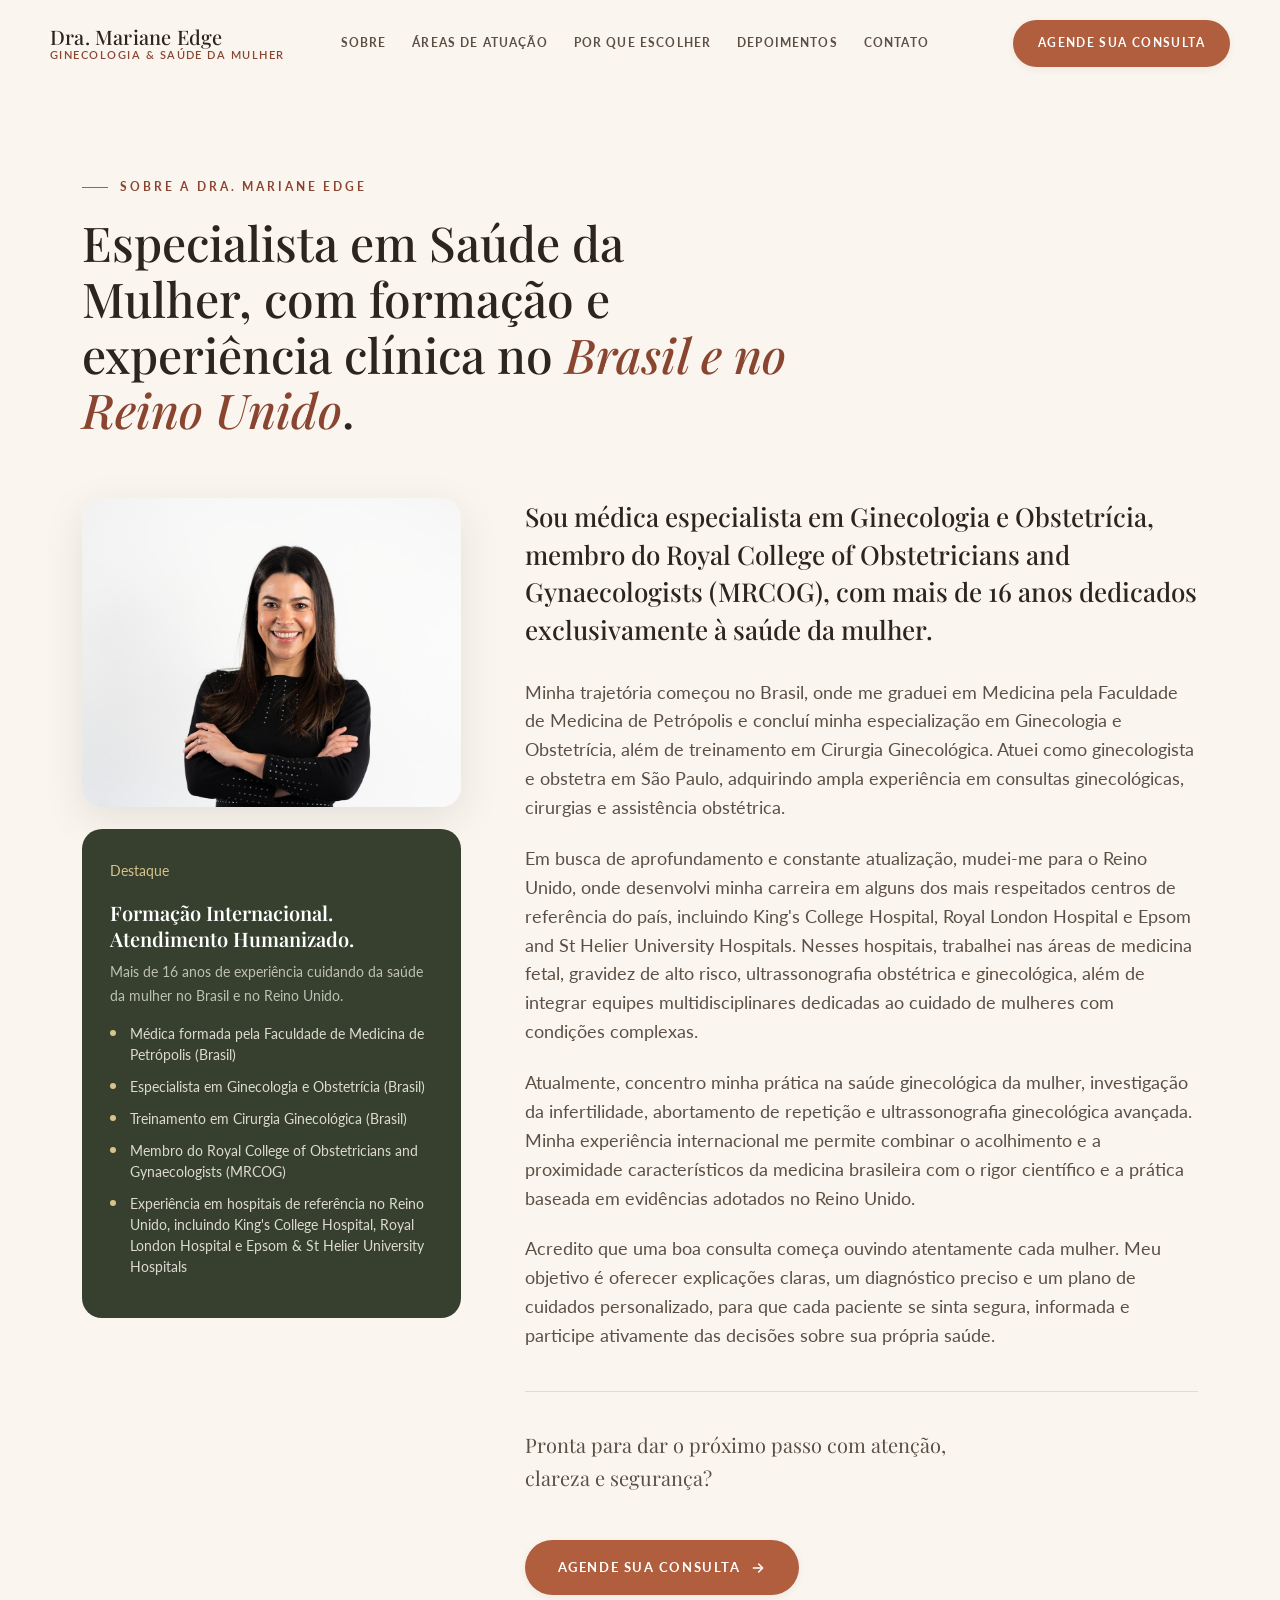
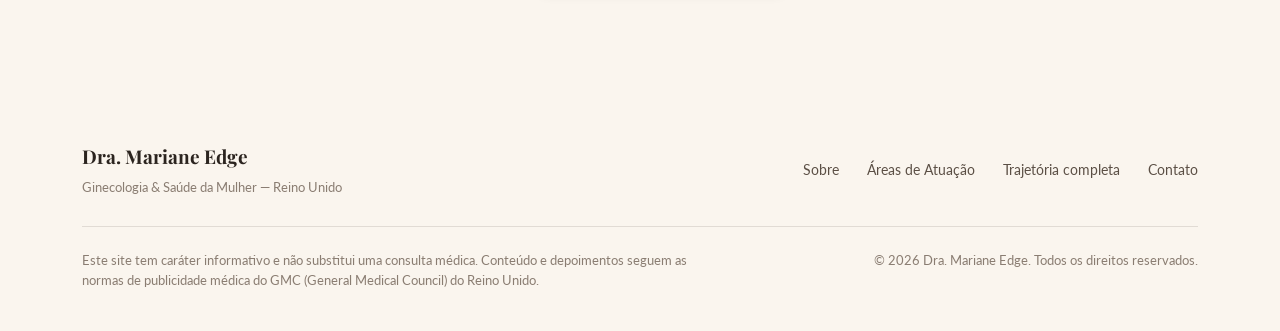
==== commit 34dcede0: "Design elevation pass: Playfair/Lato, contrast fixes, drop stats - Type: Playfair Display + Lato, wi" ====
--- a/about.html
+++ b/about.html
@@ -7,7 +7,7 @@
 <meta name="description" content="Conheça a trajetória da Dra. Mariane Edge: formação no Brasil, especialização em Ginecologia e Obstetrícia, MRCOG e experiência em hospitais de referência do Reino Unido." />
 <link rel="preconnect" href="https://fonts.googleapis.com" />
 <link rel="preconnect" href="https://fonts.gstatic.com" crossorigin />
-<link href="https://fonts.googleapis.com/css2?family=Cormorant+Garamond:ital,wght@0,400;0,500;0,600;0,700;1,400;1,500&family=Raleway:ital,wght@0,300;0,400;0,500;0,600;0,700;1,400&display=swap" rel="stylesheet" />
+<link href="https://fonts.googleapis.com/css2?family=Playfair+Display:ital,wght@0,400;0,500;0,600;0,700;1,400;1,500;1,600&family=Lato:ital,wght@0,300;0,400;0,700;1,400&display=swap" rel="stylesheet" />
 <link rel="stylesheet" href="css/style.css" />
 </head>
 <body>
@@ -42,7 +42,7 @@
   <div class="container">
     <div class="about-hero-head reveal">
       <p class="eyebrow">Sobre a Dra. Mariane Edge</p>
-      <h1>Especialista em Saúde da Mulher, com formação e experiência clínica no Brasil e no Reino Unido.</h1>
+      <h1>Especialista em Saúde da Mulher, com formação e experiência clínica no <em>Brasil e no Reino Unido</em>.</h1>
     </div>
 
     <div class="about-grid">
--- a/css/style.css
+++ b/css/style.css
@@ -30,8 +30,8 @@
   --shadow-md: 0 12px 40px rgba(43, 36, 31, 0.10);
   --shadow-lg: 0 24px 70px rgba(43, 36, 31, 0.16);
 
-  --serif: "Cormorant Garamond", "Didot", "Georgia", serif;
-  --sans: "Raleway", -apple-system, BlinkMacSystemFont, "Segoe UI", sans-serif;
+  --serif: "Playfair Display", "Didot", "Georgia", serif;
+  --sans: "Lato", -apple-system, BlinkMacSystemFont, "Segoe UI", sans-serif;
 
   --container: 1180px;
 }
@@ -62,6 +62,11 @@
   letter-spacing: 0;
 }
 h3, h4 { font-weight: 600; }
+h1 em, h2 em {
+  font-style: italic;
+  font-weight: inherit;
+  color: var(--terracotta-deep);
+}
 
 p { margin: 0; }
 
@@ -88,11 +93,11 @@
 .eyebrow {
   display: inline-flex;
   align-items: center;
-  gap: 10px;
+  gap: 12px;
   font-family: var(--sans);
-  font-size: 13px;
-  font-weight: 600;
-  letter-spacing: 0.16em;
+  font-size: 12px;
+  font-weight: 700;
+  letter-spacing: 0.24em;
   text-transform: uppercase;
   color: var(--terracotta-deep);
 }
@@ -110,9 +115,9 @@
 }
 .section-head.center { margin-left: auto; margin-right: auto; text-align: center; }
 .section-head h2 {
-  font-size: clamp(32px, 4.4vw, 46px);
-  line-height: 1.15;
-  margin-top: 14px;
+  font-size: clamp(30px, 3.8vw, 42px);
+  line-height: 1.18;
+  margin-top: 16px;
 }
 .section-head p {
   margin-top: 18px;
@@ -125,9 +130,11 @@
   align-items: center;
   gap: 10px;
   font-family: var(--sans);
-  font-weight: 600;
-  font-size: 15px;
-  padding: 15px 30px;
+  font-weight: 700;
+  font-size: 13px;
+  letter-spacing: 0.12em;
+  text-transform: uppercase;
+  padding: 16px 32px;
   border-radius: 999px;
   border: 1px solid transparent;
   cursor: pointer;
@@ -198,17 +205,29 @@
 .nav-links {
   display: flex;
   align-items: center;
-  gap: 34px;
+  gap: 26px;
 }
 .nav-links a {
-  font-size: 14.5px;
-  font-weight: 500;
+  font-size: 11.5px;
+  font-weight: 700;
+  letter-spacing: 0.1em;
+  text-transform: uppercase;
   color: var(--ink-soft);
   position: relative;
-  padding: 4px 0;
+  padding: 6px 0;
+}
+.nav-links a::after {
+  content: "";
+  position: absolute;
+  left: 0; right: 100%;
+  bottom: 0;
+  height: 1.5px;
+  background: var(--terracotta);
+  transition: right 0.3s ease;
 }
 .nav-links a:hover { color: var(--ink); }
-.nav-cta { flex-shrink: 0; }
+.nav-links a:hover::after { right: 0; }
+.nav-cta { flex-shrink: 0; margin-left: 28px; padding: 13px 24px; font-size: 11.5px; }
 .nav-toggle {
   display: none;
   background: none;
@@ -237,9 +256,9 @@
   align-items: center;
 }
 .hero-copy h1 {
-  font-size: clamp(40px, 5.6vw, 66px);
-  line-height: 1.08;
-  margin-top: 16px;
+  font-size: clamp(36px, 4.8vw, 58px);
+  line-height: 1.12;
+  margin-top: 18px;
 }
 .hero-lede {
   margin-top: 24px;
@@ -326,11 +345,11 @@
   align-items: center;
   gap: 40px;
   flex-wrap: wrap;
-  color: var(--ink-faint);
+  color: var(--ink-soft);
   font-size: 13.5px;
   letter-spacing: 0.03em;
 }
-.trust-strip strong { color: var(--ink-soft); font-weight: 600; }
+.trust-strip strong { color: var(--ink); font-weight: 700; }
 
 /* ============ SOBRE (home teaser) ============ */
 #sobre { padding: 120px 0; }
@@ -363,7 +382,7 @@
 .sobre-text p + p { margin-top: 18px; color: var(--ink-soft); font-size: 17px; }
 .sobre-text .lead {
   font-family: var(--serif);
-  font-size: 28px;
+  font-size: 26px;
   font-weight: 500;
   color: var(--ink);
   line-height: 1.4;
@@ -487,7 +506,9 @@
 
 /* ============ COMO FUNCIONA ============ */
 #como { padding: 120px 0; background: var(--sage-deep); color: var(--cream); }
-#como .section-head p { color: rgba(250,245,238,0.75); }
+#como .section-head h2 { color: var(--cream); }
+#como .section-head h2 em { color: #d7c48a; }
+#como .section-head p { color: rgba(250,245,238,0.82); }
 #como .eyebrow { color: #d7c48a; }
 #como .eyebrow::before { background: #d7c48a; }
 .como-steps {
@@ -509,36 +530,10 @@
   margin-bottom: 18px;
 }
 .step-card h3 { color: var(--cream); font-size: 20px; margin-bottom: 12px; }
-.step-card p { color: rgba(250,245,238,0.78); font-size: 15px; }
-
-/* ============ NUMEROS ============ */
-#numeros { padding: 100px 0; }
-.numeros-grid {
-  display: grid;
-  grid-template-columns: repeat(4, 1fr);
-  gap: 24px;
-  text-align: center;
-}
-.stat-card {
-  padding: 34px 18px;
-  border-radius: 18px;
-  background: var(--card);
-  border: 1px solid var(--line-soft);
-}
-.stat-card .stat-num {
-  font-family: var(--serif);
-  font-size: 40px;
-  color: var(--terracotta-deep);
-}
-.stat-card .stat-label {
-  margin-top: 10px;
-  font-size: 14px;
-  color: var(--ink-soft);
-  line-height: 1.4;
-}
+.step-card p { color: rgba(250,245,238,0.85); font-size: 15px; }
 
 /* ============ DEPOIMENTOS ============ */
-#depoimentos { padding: 110px 0; background: var(--cream-deep); }
+#depoimentos { padding: 120px 0; }
 .quote-card {
   max-width: 780px;
   margin: 0 auto;
@@ -554,16 +549,23 @@
 .quote-card blockquote {
   font-family: var(--serif);
   font-weight: 500;
-  font-size: clamp(24px, 3.4vw, 34px);
-  line-height: 1.45;
+  font-style: italic;
+  font-size: clamp(23px, 3.2vw, 32px);
+  line-height: 1.5;
   color: var(--ink);
-  margin: 6px 0 22px;
-}
-.quote-cite { font-weight: 600; font-size: 15px; color: var(--ink-soft); }
+  margin: 6px 0 26px;
+}
+.quote-cite {
+  font-weight: 700;
+  font-size: 12.5px;
+  letter-spacing: 0.18em;
+  text-transform: uppercase;
+  color: var(--terracotta-deep);
+}
 .quote-footnote {
   margin-top: 34px;
   font-size: 13.5px;
-  color: var(--ink-faint);
+  color: var(--ink-soft);
   max-width: 560px;
   margin-left: auto;
   margin-right: auto;
@@ -631,10 +633,10 @@
   font-size: 15px;
 }
 .contato-form input::placeholder,
-.contato-form textarea::placeholder { color: rgba(250,245,238,0.35); }
+.contato-form textarea::placeholder { color: rgba(250,245,238,0.5); }
 .contato-form textarea { resize: vertical; min-height: 100px; }
 .contato-form .btn-primary { width: 100%; justify-content: center; margin-top: 6px; }
-.form-note { margin-top: 14px; font-size: 12.5px; color: rgba(250,245,238,0.45); text-align: center; }
+.form-note { margin-top: 14px; font-size: 12.5px; color: rgba(250,245,238,0.65); text-align: center; }
 
 /* ============ FOOTER ============ */
 footer {
@@ -675,9 +677,9 @@
   margin-bottom: 20px;
 }
 .about-hero-head h1 {
-  font-size: clamp(36px, 5vw, 54px);
-  margin-top: 16px;
-  line-height: 1.12;
+  font-size: clamp(32px, 4.4vw, 48px);
+  margin-top: 18px;
+  line-height: 1.16;
 }
 .about-grid {
   display: grid;
@@ -731,9 +733,9 @@
 .about-body p.lead {
   font-family: var(--serif);
   font-weight: 500;
-  font-size: 29px;
+  font-size: 26px;
   color: var(--ink);
-  line-height: 1.4;
+  line-height: 1.45;
   margin-bottom: 30px;
 }
 .about-cta {
@@ -752,7 +754,7 @@
 @media (max-width: 980px) {
   .hero-grid, .sobre-grid, .about-grid { grid-template-columns: 1fr; }
   .about-photo-col { position: static; max-width: 420px; }
-  .areas-grid, .porque-grid, .numeros-grid, .como-steps { grid-template-columns: repeat(2, 1fr); }
+  .areas-grid, .porque-grid, .como-steps { grid-template-columns: repeat(2, 1fr); }
   .contato-grid { grid-template-columns: 1fr; padding: 44px; }
   .hero-visual { order: -1; }
   .nav-links { display: none; }
@@ -762,10 +764,10 @@
 
 @media (max-width: 640px) {
   .container { padding: 0 20px; }
-  .areas-grid, .porque-grid, .numeros-grid, .como-steps { grid-template-columns: 1fr; }
+  .areas-grid, .porque-grid, .como-steps { grid-template-columns: 1fr; }
   .contato-grid { padding: 30px; }
   .hero-badge { position: static; margin-top: -30px; max-width: none; }
-  #sobre, #areas, #porque, #como, #numeros, #depoimentos { padding: 80px 0; }
+  #sobre, #areas, #porque, #como, #depoimentos { padding: 80px 0; }
   #contato { padding: 90px 0; }
   .footer-inner, .footer-bottom { flex-direction: column; align-items: flex-start; }
 
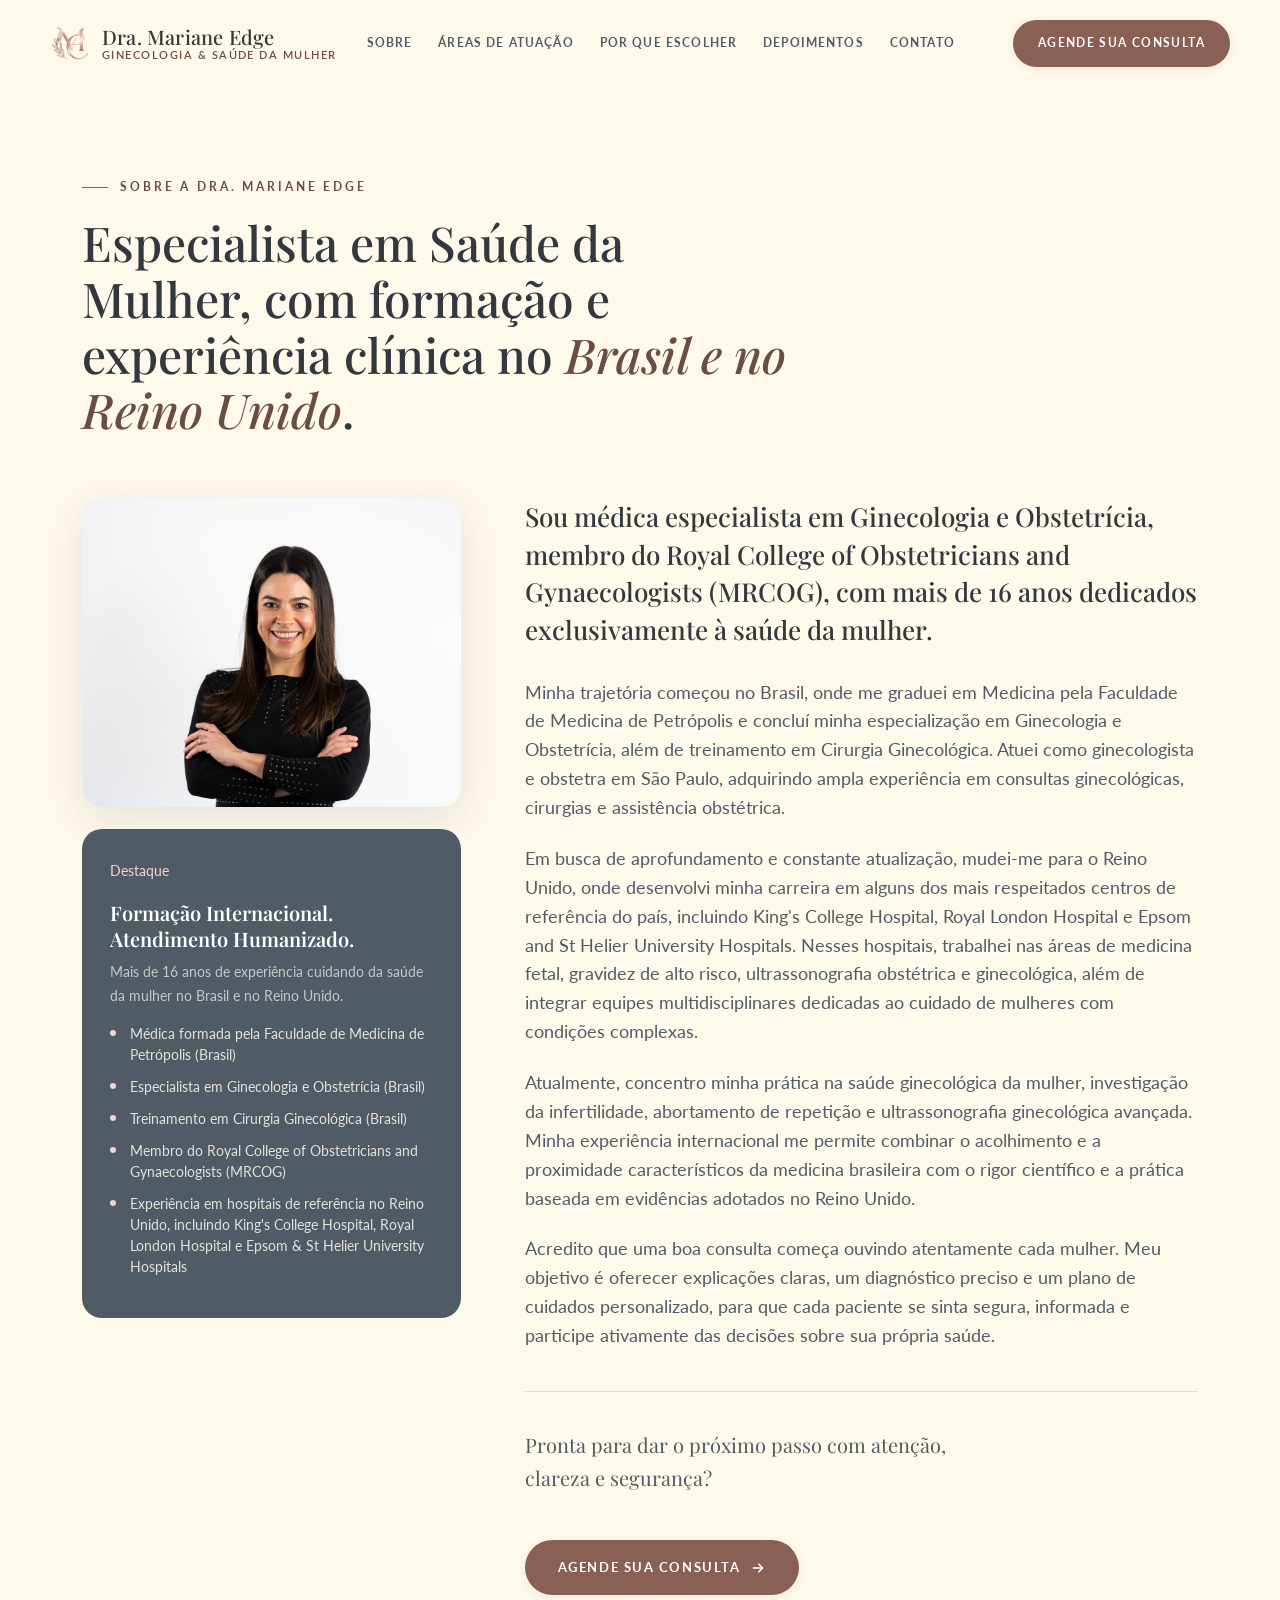
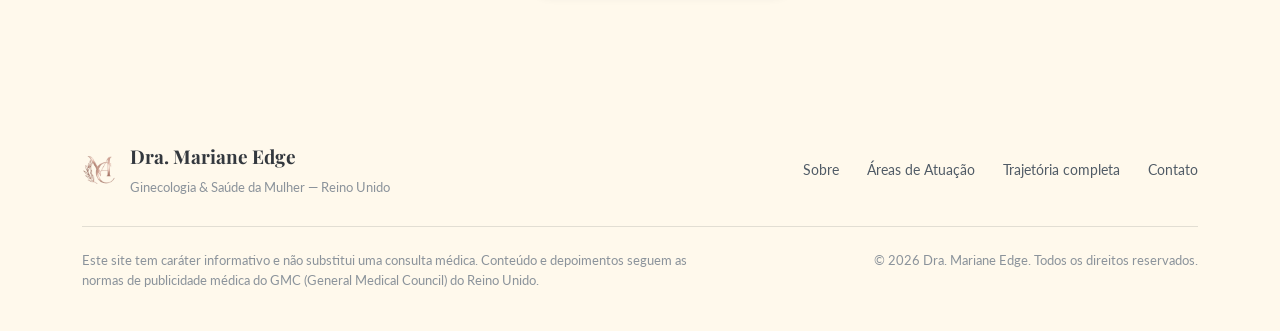
==== commit af60e74c: "Add wordmark logo, new palette (Blush/Rose/Ivory/Sandstone/Slate) - Add the rose-gold MA monogram (b" ====
--- a/about.html
+++ b/about.html
@@ -14,7 +14,10 @@
 
 <nav id="nav">
   <div class="nav-inner">
-    <a href="index.html" class="brand">Dra. Mariane Edge<small>Ginecologia &amp; Saúde da Mulher</small></a>
+    <a href="index.html" class="brand">
+      <img src="assets/logo.png" alt="" class="brand-mark" />
+      <span>Dra. Mariane Edge<small>Ginecologia &amp; Saúde da Mulher</small></span>
+    </a>
     <div class="nav-links">
       <a href="index.html#sobre">Sobre</a>
       <a href="index.html#areas">Áreas de Atuação</a>
@@ -91,8 +94,11 @@
   <div class="container">
     <div class="footer-inner">
       <div class="footer-brand">
-        <strong>Dra. Mariane Edge</strong>
-        <span>Ginecologia &amp; Saúde da Mulher — Reino Unido</span>
+        <img src="assets/logo.png" alt="" class="footer-mark" />
+        <div>
+          <strong>Dra. Mariane Edge</strong>
+          <span>Ginecologia &amp; Saúde da Mulher — Reino Unido</span>
+        </div>
       </div>
       <div class="footer-links">
         <a href="index.html#sobre">Sobre</a>
--- a/css/style.css
+++ b/css/style.css
@@ -1,34 +1,35 @@
 /* ============================================================
    Dra. Mariane Edge — design system
-   Fraunces (display) + Inter (body) · warm ivory / terracotta / sage
+   Playfair Display (display) + Lato (body)
+   Palette: Blush Pearl / Rose Luxe / Ivory Cream / Sandstone / Slate Trace
    ============================================================ */
 
 :root {
-  --ink: #2b241f;
-  --ink-soft: #5b4f45;
-  --ink-faint: #8a7d72;
-
-  --cream: #faf5ee;
-  --cream-deep: #f3e9dc;
-  --card: #fffdfa;
+  --ink: #33383e;
+  --ink-soft: #505b66;
+  --ink-faint: #8b939b;
+
+  --cream: #fff9ec;
+  --cream-deep: #f1d6cf;
+  --card: #fffdf8;
   --white: #ffffff;
 
-  --terracotta: #b15e3e;
-  --terracotta-deep: #8a4530;
-  --terracotta-tint: #f1e0d5;
-
-  --sage: #4b5942;
-  --sage-deep: #37402f;
-  --sage-tint: #e7ebe0;
-
-  --gold: #b9924f;
-
-  --line: rgba(43, 36, 31, 0.12);
-  --line-soft: rgba(43, 36, 31, 0.07);
-
-  --shadow-sm: 0 2px 10px rgba(43, 36, 31, 0.06);
-  --shadow-md: 0 12px 40px rgba(43, 36, 31, 0.10);
-  --shadow-lg: 0 24px 70px rgba(43, 36, 31, 0.16);
+  --terracotta: #8a6055;
+  --terracotta-deep: #6c4b42;
+  --terracotta-tint: #f1d6cf;
+
+  --sage: #c1b4a7;
+  --sage-deep: #505b66;
+  --sage-tint: #efe8e0;
+
+  --gold: #f1d6cf;
+
+  --line: rgba(51, 56, 62, 0.14);
+  --line-soft: rgba(51, 56, 62, 0.08);
+
+  --shadow-sm: 0 2px 10px rgba(51, 56, 62, 0.08);
+  --shadow-md: 0 12px 40px rgba(51, 56, 62, 0.12);
+  --shadow-lg: 0 24px 70px rgba(51, 56, 62, 0.18);
 
   --serif: "Playfair Display", "Didot", "Georgia", serif;
   --sans: "Lato", -apple-system, BlinkMacSystemFont, "Segoe UI", sans-serif;
@@ -166,11 +167,11 @@
   align-items: center;
   justify-content: space-between;
   padding: 20px 32px;
-  background: rgba(250, 245, 238, 0);
+  background: rgba(255, 249, 236, 0);
   transition: background 0.35s ease, box-shadow 0.35s ease, padding 0.35s ease;
 }
 #nav.scrolled {
-  background: rgba(250, 245, 238, 0.92);
+  background: rgba(255, 249, 236, 0.92);
   backdrop-filter: blur(10px);
   box-shadow: 0 1px 0 var(--line);
   padding: 14px 32px;
@@ -184,6 +185,16 @@
   justify-content: space-between;
 }
 .brand {
+  display: flex;
+  align-items: center;
+  gap: 12px;
+}
+.brand-mark {
+  width: 40px;
+  height: auto;
+  flex-shrink: 0;
+}
+.brand span {
   font-family: var(--serif);
   font-size: 20px;
   font-weight: 500;
@@ -306,7 +317,7 @@
 .hero-photo-frame img {
   width: 100%;
   height: auto;
-  filter: drop-shadow(0 30px 40px rgba(43, 36, 31, 0.22));
+  filter: drop-shadow(0 30px 40px rgba(51, 56, 62, 0.22));
 }
 .hero-badge {
   position: absolute;
@@ -371,7 +382,7 @@
   bottom: 18px;
   left: 18px;
   right: 18px;
-  background: rgba(43,36,31,0.75);
+  background: rgba(51,56,62,0.75);
   backdrop-filter: blur(6px);
   color: var(--white);
   padding: 12px 16px;
@@ -495,7 +506,7 @@
   width: 26px;
   height: 26px;
   border-radius: 50%;
-  background: var(--sage);
+  background: var(--terracotta-deep);
   color: var(--white);
   display: flex;
   align-items: center;
@@ -507,10 +518,10 @@
 /* ============ COMO FUNCIONA ============ */
 #como { padding: 120px 0; background: var(--sage-deep); color: var(--cream); }
 #como .section-head h2 { color: var(--cream); }
-#como .section-head h2 em { color: #d7c48a; }
-#como .section-head p { color: rgba(250,245,238,0.82); }
-#como .eyebrow { color: #d7c48a; }
-#como .eyebrow::before { background: #d7c48a; }
+#como .section-head h2 em { color: var(--gold); }
+#como .section-head p { color: rgba(255,249,236,0.82); }
+#como .eyebrow { color: var(--gold); }
+#como .eyebrow::before { background: var(--gold); }
 .como-steps {
   display: grid;
   grid-template-columns: repeat(3, 1fr);
@@ -518,19 +529,19 @@
   margin-top: 10px;
 }
 .step-card {
-  border: 1px solid rgba(250,245,238,0.16);
+  border: 1px solid rgba(255,249,236,0.16);
   border-radius: 18px;
   padding: 34px 28px;
-  background: rgba(250,245,238,0.04);
+  background: rgba(255,249,236,0.04);
 }
 .step-num {
   font-family: var(--serif);
   font-size: 15px;
-  color: #d7c48a;
+  color: var(--gold);
   margin-bottom: 18px;
 }
 .step-card h3 { color: var(--cream); font-size: 20px; margin-bottom: 12px; }
-.step-card p { color: rgba(250,245,238,0.85); font-size: 15px; }
+.step-card p { color: rgba(255,249,236,0.85); font-size: 15px; }
 
 /* ============ DEPOIMENTOS ============ */
 #depoimentos { padding: 120px 0; }
@@ -584,30 +595,30 @@
   padding: 64px;
   color: var(--cream);
 }
-.contato-intro .eyebrow { color: #d7c48a; }
-.contato-intro .eyebrow::before { background: #d7c48a; }
+.contato-intro .eyebrow { color: var(--gold); }
+.contato-intro .eyebrow::before { background: var(--gold); }
 .contato-intro h2 {
   color: var(--white);
   font-size: clamp(28px, 3.6vw, 38px);
   margin-top: 16px;
   line-height: 1.2;
 }
-.contato-intro p { margin-top: 18px; color: rgba(250,245,238,0.75); font-size: 16.5px; max-width: 46ch; }
+.contato-intro p { margin-top: 18px; color: rgba(255,249,236,0.75); font-size: 16.5px; max-width: 46ch; }
 .contato-list { margin-top: 32px; display: flex; flex-direction: column; gap: 18px; }
 .contato-item { display: flex; align-items: center; gap: 14px; }
 .contato-item .ci-icon {
   width: 40px; height: 40px; border-radius: 50%;
-  background: rgba(250,245,238,0.08);
+  background: rgba(255,249,236,0.08);
   display: flex; align-items: center; justify-content: center;
   flex-shrink: 0;
 }
-.contato-item .ci-icon svg { width: 18px; height: 18px; color: #d7c48a; }
+.contato-item .ci-icon svg { width: 18px; height: 18px; color: var(--gold); }
 .contato-item strong { display: block; font-size: 15px; font-weight: 600; }
-.contato-item span { display: block; font-size: 13.5px; color: rgba(250,245,238,0.6); margin-top: 2px; }
+.contato-item span { display: block; font-size: 13.5px; color: rgba(255,249,236,0.6); margin-top: 2px; }
 
 .contato-form {
-  background: rgba(250,245,238,0.05);
-  border: 1px solid rgba(250,245,238,0.14);
+  background: rgba(255,249,236,0.05);
+  border: 1px solid rgba(255,249,236,0.14);
   border-radius: 20px;
   padding: 34px;
 }
@@ -618,14 +629,14 @@
   font-weight: 600;
   letter-spacing: 0.04em;
   text-transform: uppercase;
-  color: rgba(250,245,238,0.6);
+  color: rgba(255,249,236,0.6);
   margin-bottom: 8px;
 }
 .contato-form input,
 .contato-form textarea {
   width: 100%;
-  background: rgba(250,245,238,0.06);
-  border: 1px solid rgba(250,245,238,0.18);
+  background: rgba(255,249,236,0.06);
+  border: 1px solid rgba(255,249,236,0.18);
   border-radius: 10px;
   padding: 13px 15px;
   color: var(--white);
@@ -633,10 +644,10 @@
   font-size: 15px;
 }
 .contato-form input::placeholder,
-.contato-form textarea::placeholder { color: rgba(250,245,238,0.5); }
+.contato-form textarea::placeholder { color: rgba(255,249,236,0.5); }
 .contato-form textarea { resize: vertical; min-height: 100px; }
 .contato-form .btn-primary { width: 100%; justify-content: center; margin-top: 6px; }
-.form-note { margin-top: 14px; font-size: 12.5px; color: rgba(250,245,238,0.65); text-align: center; }
+.form-note { margin-top: 14px; font-size: 12.5px; color: rgba(255,249,236,0.65); text-align: center; }
 
 /* ============ FOOTER ============ */
 footer {
@@ -651,7 +662,9 @@
   padding-bottom: 28px;
   border-bottom: 1px solid var(--line);
 }
-.footer-brand { display: flex; flex-direction: column; gap: 4px; }
+.footer-brand { display: flex; align-items: center; gap: 14px; }
+.footer-mark { width: 34px; height: auto; flex-shrink: 0; }
+.footer-brand div { display: flex; flex-direction: column; gap: 4px; }
 .footer-brand strong { font-family: var(--serif); font-size: 19px; }
 .footer-brand span { font-size: 13px; color: var(--ink-faint); }
 .footer-links { display: flex; gap: 28px; flex-wrap: wrap; }
@@ -709,7 +722,7 @@
 }
 .callout-card .callout-sub {
   font-size: 14px;
-  color: #d7c48a;
+  color: var(--gold);
   margin-bottom: 18px;
 }
 .callout-card ul { list-style: none; margin: 0; padding: 0; }
@@ -717,7 +730,7 @@
   position: relative;
   padding-left: 20px;
   font-size: 14px;
-  color: rgba(250,245,238,0.85);
+  color: rgba(255,249,236,0.85);
   margin-bottom: 11px;
   line-height: 1.5;
 }
@@ -727,7 +740,7 @@
   left: 0; top: 7px;
   width: 6px; height: 6px;
   border-radius: 50%;
-  background: #d7c48a;
+  background: var(--gold);
 }
 .about-body p { color: var(--ink-soft); font-size: 17.5px; margin-bottom: 22px; }
 .about-body p.lead {
